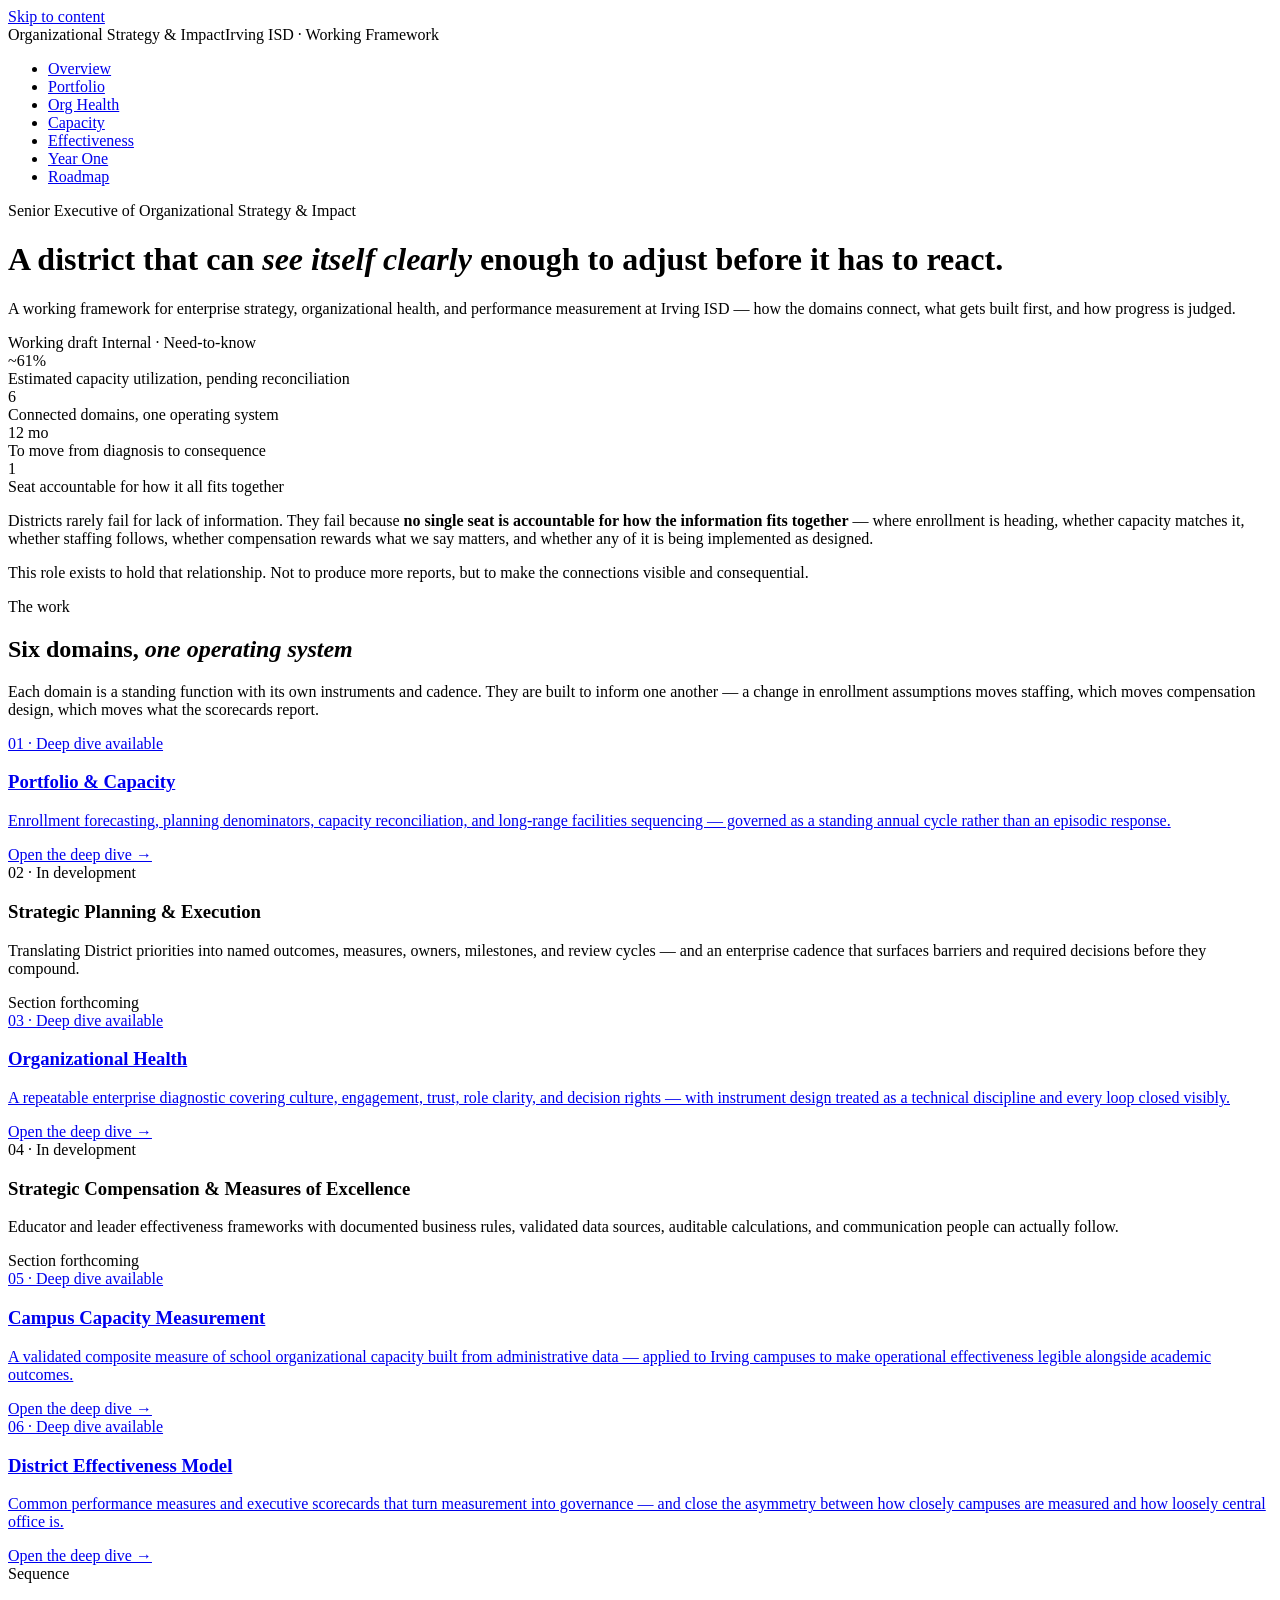
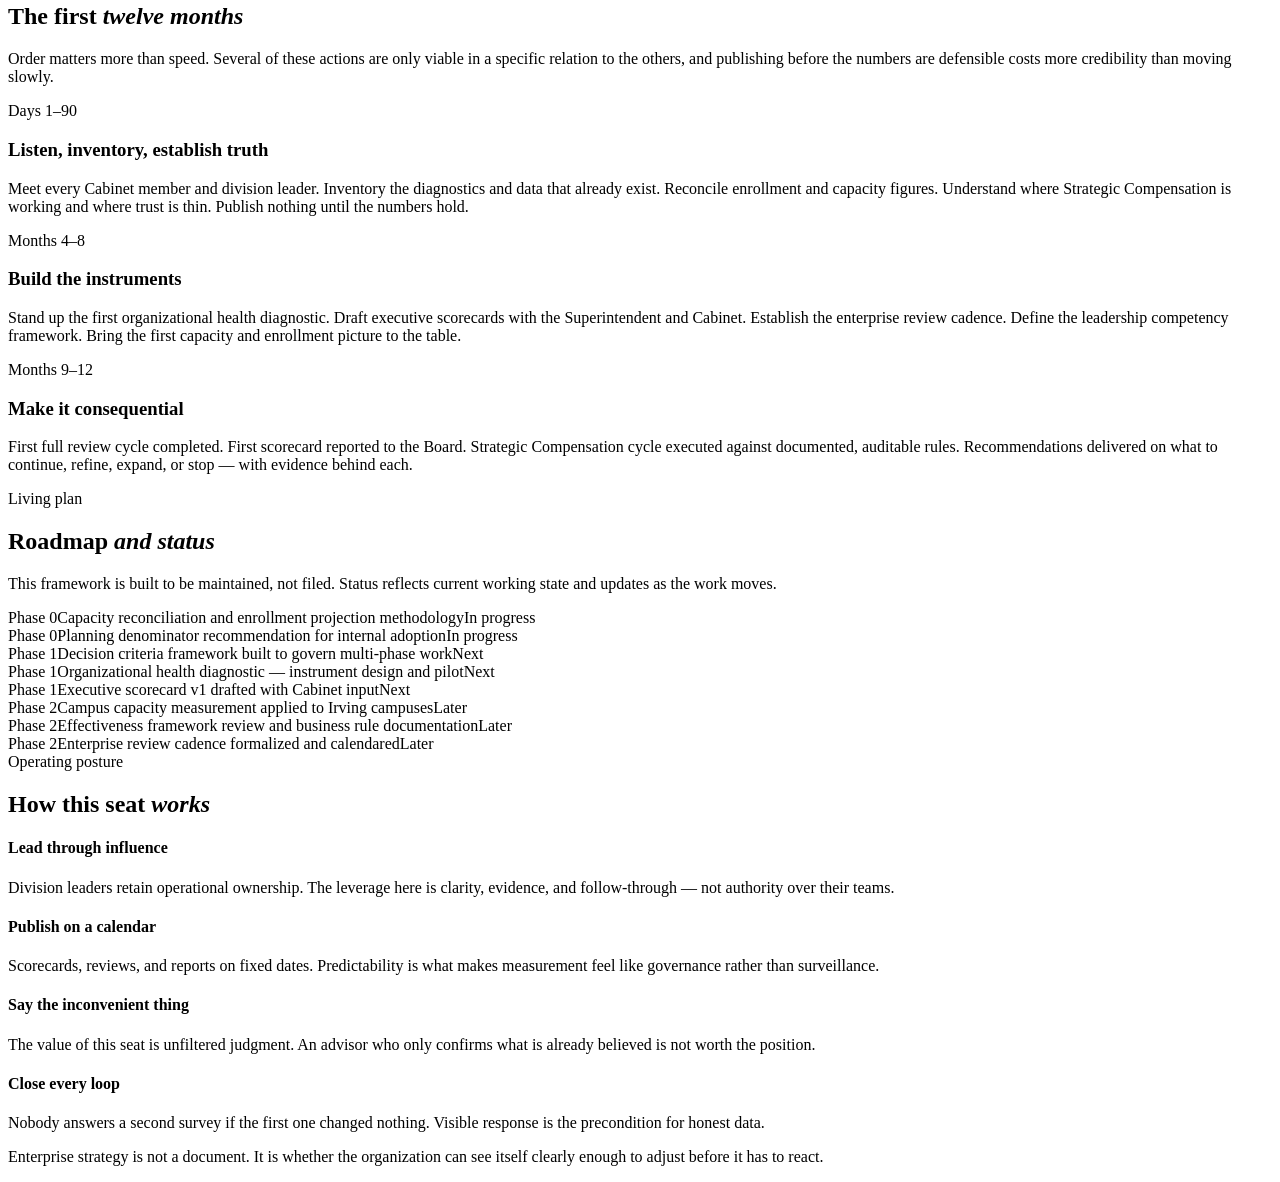
==== index.html @ 87213ceb "Add files via upload" ====
<!DOCTYPE html>
<html lang="en">
<head>
<meta charset="UTF-8">
<meta name="viewport" content="width=device-width, initial-scale=1.0">
<meta name="robots" content="noindex, nofollow, noarchive, nosnippet">
<meta name="referrer" content="no-referrer">
<title>Organizational Strategy &amp; Impact — Working Framework</title>
<link rel="preconnect" href="https://fonts.googleapis.com">
<link rel="preconnect" href="https://fonts.gstatic.com" crossorigin>
<link href="https://fonts.googleapis.com/css2?family=Roboto:wght@400;500;700&family=Roboto+Condensed:wght@400;700&family=Oswald:wght@400;500;600&display=swap" rel="stylesheet">
<link rel="stylesheet" href="assets/css/style.css">
</head>
<body>
<a class="skip" href="#main">Skip to content</a>

<nav class="nav">
  <div class="nav-in">
    <div class="nav-brand">Organizational Strategy &amp; Impact<span>Irving ISD · Working Framework</span></div>
    <ul class="nav-links">
      <li><a href="index.html" aria-current="page">Overview</a></li>
      <li><a href="portfolio-capacity.html">Portfolio</a></li>
      <li><a href="organizational-health.html">Org Health</a></li>
      <li><a href="capacity-measurement.html">Capacity</a></li>
      <li><a href="effectiveness-model.html">Effectiveness</a></li>
      <li><a href="#year-one">Year One</a></li>
      <li><a href="#roadmap">Roadmap</a></li>
    </ul>
  </div>
</nav>

<header class="hero">
  <div class="wrap hero-in">
    <div class="eyebrow">Senior Executive of Organizational Strategy &amp; Impact</div>
    <h1>A district that can <em>see itself clearly</em> enough to adjust before it has to react.</h1>
    <p class="hero-sub">A working framework for enterprise strategy, organizational health, and performance measurement at Irving ISD — how the domains connect, what gets built first, and how progress is judged.</p>
    <div class="hero-meta">
      <span class="pill solid">Working draft</span>
      <span class="pill">Internal · Need-to-know</span>
    </div>
  </div>
</header>

<section class="band">
  <div class="wrap band-grid">
    <div class="stat"><div class="stat-n">~61%</div><div class="stat-l">Estimated capacity utilization, pending reconciliation</div></div>
    <div class="stat"><div class="stat-n">6</div><div class="stat-l">Connected domains, one operating system</div></div>
    <div class="stat"><div class="stat-n">12 mo</div><div class="stat-l">To move from diagnosis to consequence</div></div>
    <div class="stat"><div class="stat-n">1</div><div class="stat-l">Seat accountable for how it all fits together</div></div>
  </div>
</section>

<main id="main">

<section class="sec">
  <div class="wrap">
    <div class="thesis">
      <p>Districts rarely fail for lack of information. They fail because <strong>no single seat is accountable for how the information fits together</strong> — where enrollment is heading, whether capacity matches it, whether staffing follows, whether compensation rewards what we say matters, and whether any of it is being implemented as designed.</p>
      <p class="punch">This role exists to hold that relationship. Not to produce more reports, but to make the connections visible and consequential.</p>
    </div>
  </div>
</section>

<section class="sec alt" id="domains">
  <div class="wrap">
    <div class="sec-head">
      <div class="sec-eyebrow">The work</div>
      <h2>Six domains, <em>one operating system</em></h2>
      <p class="sec-lede">Each domain is a standing function with its own instruments and cadence. They are built to inform one another — a change in enrollment assumptions moves staffing, which moves compensation design, which moves what the scorecards report.</p>
    </div>

    <div class="domains">

      <a class="domain d1" href="portfolio-capacity.html">
        <div class="domain-n">01 · Deep dive available</div>
        <h3>Portfolio &amp; Capacity</h3>
        <p>Enrollment forecasting, planning denominators, capacity reconciliation, and long-range facilities sequencing — governed as a standing annual cycle rather than an episodic response.</p>
        <span class="domain-go">Open the deep dive →</span>
      </a>

      <div class="domain d2">
        <div class="domain-n">02 · In development</div>
        <h3>Strategic Planning &amp; Execution</h3>
        <p>Translating District priorities into named outcomes, measures, owners, milestones, and review cycles — and an enterprise cadence that surfaces barriers and required decisions before they compound.</p>
        <span class="domain-soon">Section forthcoming</span>
      </div>

      <a class="domain d3" href="organizational-health.html">
        <div class="domain-n">03 · Deep dive available</div>
        <h3>Organizational Health</h3>
        <p>A repeatable enterprise diagnostic covering culture, engagement, trust, role clarity, and decision rights — with instrument design treated as a technical discipline and every loop closed visibly.</p>
        <span class="domain-go">Open the deep dive →</span>
      </a>

      <div class="domain d4">
        <div class="domain-n">04 · In development</div>
        <h3>Strategic Compensation &amp; Measures of Excellence</h3>
        <p>Educator and leader effectiveness frameworks with documented business rules, validated data sources, auditable calculations, and communication people can actually follow.</p>
        <span class="domain-soon">Section forthcoming</span>
      </div>

      <a class="domain d5" href="capacity-measurement.html">
        <div class="domain-n">05 · Deep dive available</div>
        <h3>Campus Capacity Measurement</h3>
        <p>A validated composite measure of school organizational capacity built from administrative data — applied to Irving campuses to make operational effectiveness legible alongside academic outcomes.</p>
        <span class="domain-go">Open the deep dive →</span>
      </a>

      <a class="domain d6" href="effectiveness-model.html">
        <div class="domain-n">06 · Deep dive available</div>
        <h3>District Effectiveness Model</h3>
        <p>Common performance measures and executive scorecards that turn measurement into governance — and close the asymmetry between how closely campuses are measured and how loosely central office is.</p>
        <span class="domain-go">Open the deep dive →</span>
      </a>

    </div>
  </div>
</section>

<section class="sec" id="year-one">
  <div class="wrap">
    <div class="sec-head">
      <div class="sec-eyebrow">Sequence</div>
      <h2>The first <em>twelve months</em></h2>
      <p class="sec-lede">Order matters more than speed. Several of these actions are only viable in a specific relation to the others, and publishing before the numbers are defensible costs more credibility than moving slowly.</p>
    </div>
    <div class="phases">
      <div class="phase p1">
        <div class="phase-tag">Days 1–90</div>
        <h3>Listen, inventory, establish truth</h3>
        <p>Meet every Cabinet member and division leader. Inventory the diagnostics and data that already exist. Reconcile enrollment and capacity figures. Understand where Strategic Compensation is working and where trust is thin. Publish nothing until the numbers hold.</p>
      </div>
      <div class="phase p2">
        <div class="phase-tag">Months 4–8</div>
        <h3>Build the instruments</h3>
        <p>Stand up the first organizational health diagnostic. Draft executive scorecards with the Superintendent and Cabinet. Establish the enterprise review cadence. Define the leadership competency framework. Bring the first capacity and enrollment picture to the table.</p>
      </div>
      <div class="phase p3">
        <div class="phase-tag">Months 9–12</div>
        <h3>Make it consequential</h3>
        <p>First full review cycle completed. First scorecard reported to the Board. Strategic Compensation cycle executed against documented, auditable rules. Recommendations delivered on what to continue, refine, expand, or stop — with evidence behind each.</p>
      </div>
    </div>
  </div>
</section>

<section class="sec alt" id="roadmap">
  <div class="wrap">
    <div class="sec-head">
      <div class="sec-eyebrow">Living plan</div>
      <h2>Roadmap <em>and status</em></h2>
      <p class="sec-lede">This framework is built to be maintained, not filed. Status reflects current working state and updates as the work moves.</p>
    </div>
    <div class="track">
      <div class="track-row"><span class="track-ph">Phase 0</span><span class="track-t">Capacity reconciliation and enrollment projection methodology</span><span class="status now">In progress</span></div>
      <div class="track-row"><span class="track-ph">Phase 0</span><span class="track-t">Planning denominator recommendation for internal adoption</span><span class="status now">In progress</span></div>
      <div class="track-row"><span class="track-ph">Phase 1</span><span class="track-t">Decision criteria framework built to govern multi-phase work</span><span class="status next">Next</span></div>
      <div class="track-row"><span class="track-ph">Phase 1</span><span class="track-t">Organizational health diagnostic — instrument design and pilot</span><span class="status next">Next</span></div>
      <div class="track-row"><span class="track-ph">Phase 1</span><span class="track-t">Executive scorecard v1 drafted with Cabinet input</span><span class="status next">Next</span></div>
      <div class="track-row"><span class="track-ph">Phase 2</span><span class="track-t">Campus capacity measurement applied to Irving campuses</span><span class="status later">Later</span></div>
      <div class="track-row"><span class="track-ph">Phase 2</span><span class="track-t">Effectiveness framework review and business rule documentation</span><span class="status later">Later</span></div>
      <div class="track-row"><span class="track-ph">Phase 2</span><span class="track-t">Enterprise review cadence formalized and calendared</span><span class="status later">Later</span></div>
    </div>
  </div>
</section>

<section class="sec">
  <div class="wrap">
    <div class="sec-head">
      <div class="sec-eyebrow">Operating posture</div>
      <h2>How this seat <em>works</em></h2>
    </div>
    <div class="principles">
      <div class="principle"><h4>Lead through influence</h4><p>Division leaders retain operational ownership. The leverage here is clarity, evidence, and follow-through — not authority over their teams.</p></div>
      <div class="principle"><h4>Publish on a calendar</h4><p>Scorecards, reviews, and reports on fixed dates. Predictability is what makes measurement feel like governance rather than surveillance.</p></div>
      <div class="principle"><h4>Say the inconvenient thing</h4><p>The value of this seat is unfiltered judgment. An advisor who only confirms what is already believed is not worth the position.</p></div>
      <div class="principle"><h4>Close every loop</h4><p>Nobody answers a second survey if the first one changed nothing. Visible response is the precondition for honest data.</p></div>
    </div>
  </div>
</section>

</main>

<footer class="foot">
  <div class="wrap">
    <p class="foot-note foot-close">Enterprise strategy is not a document. It is whether the organization can see itself clearly enough to adjust before it has to react.</p>
  </div>
</footer>

</body>
</html>
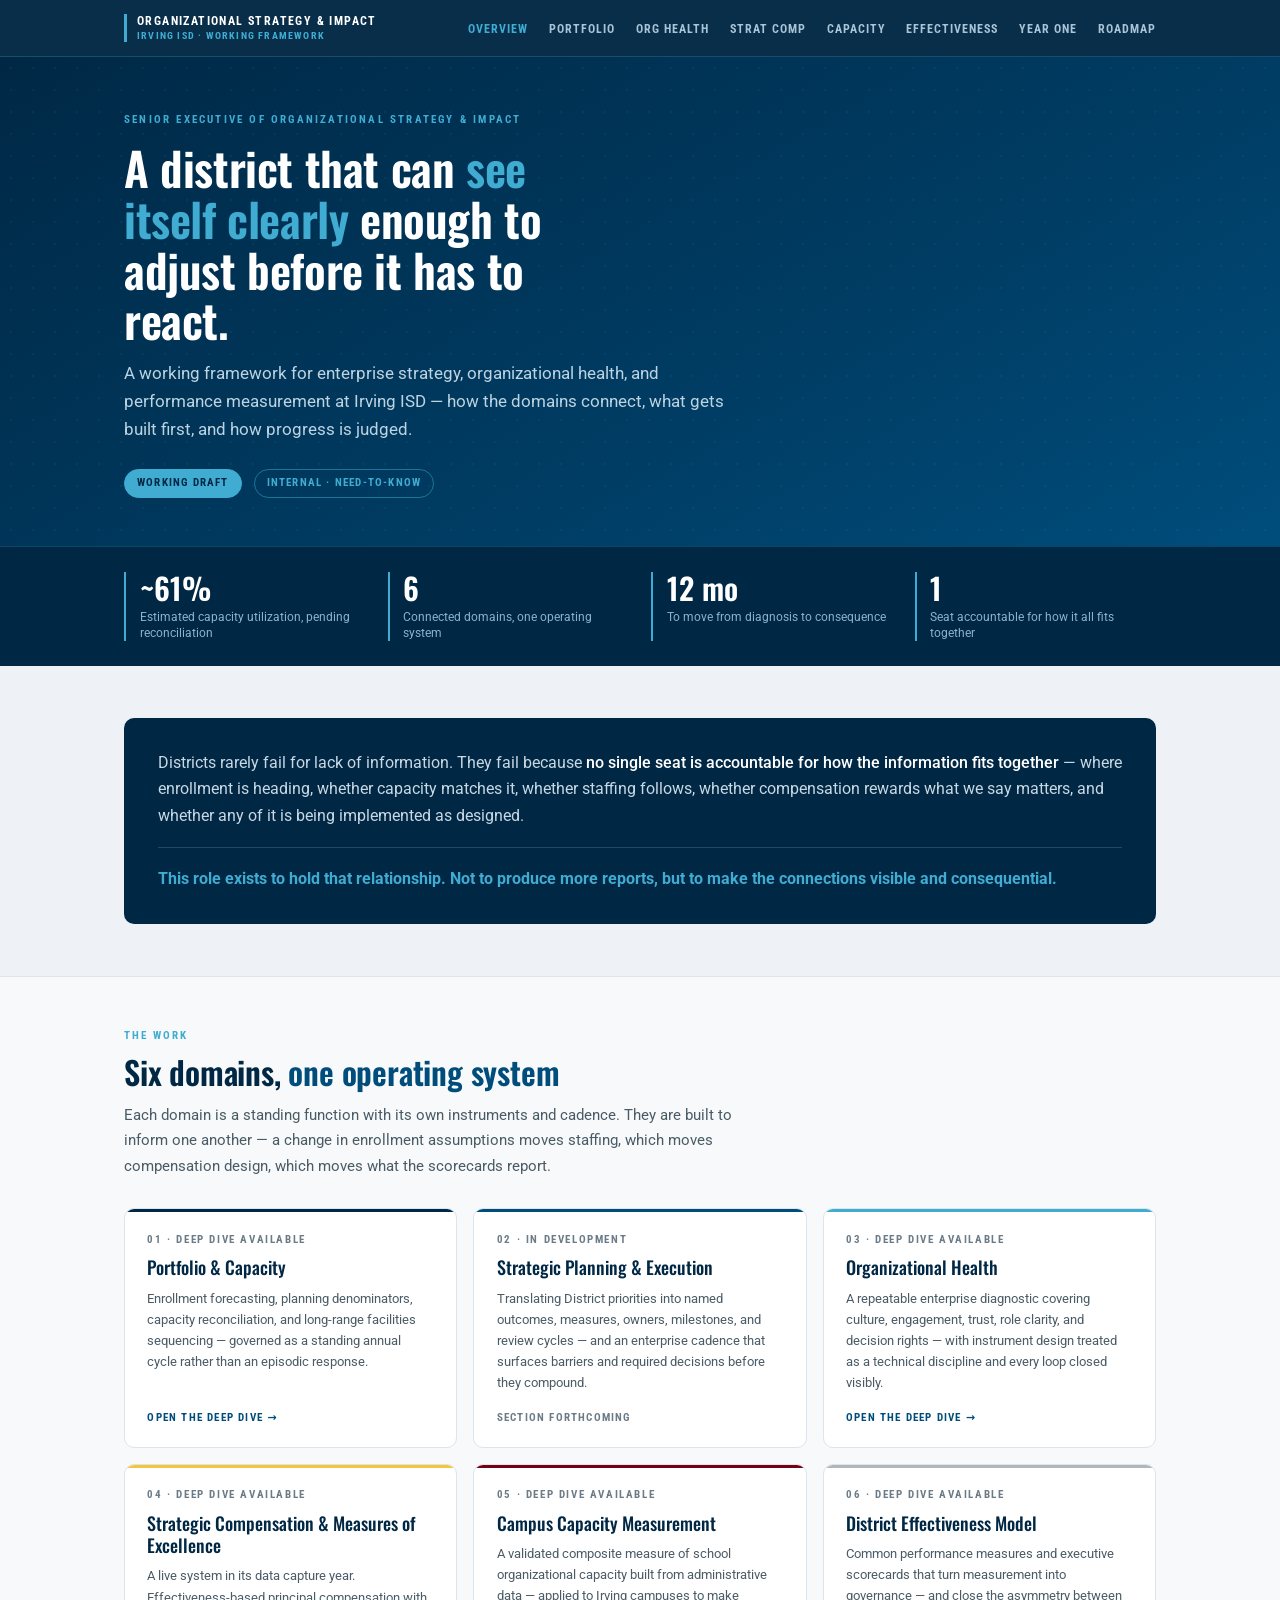
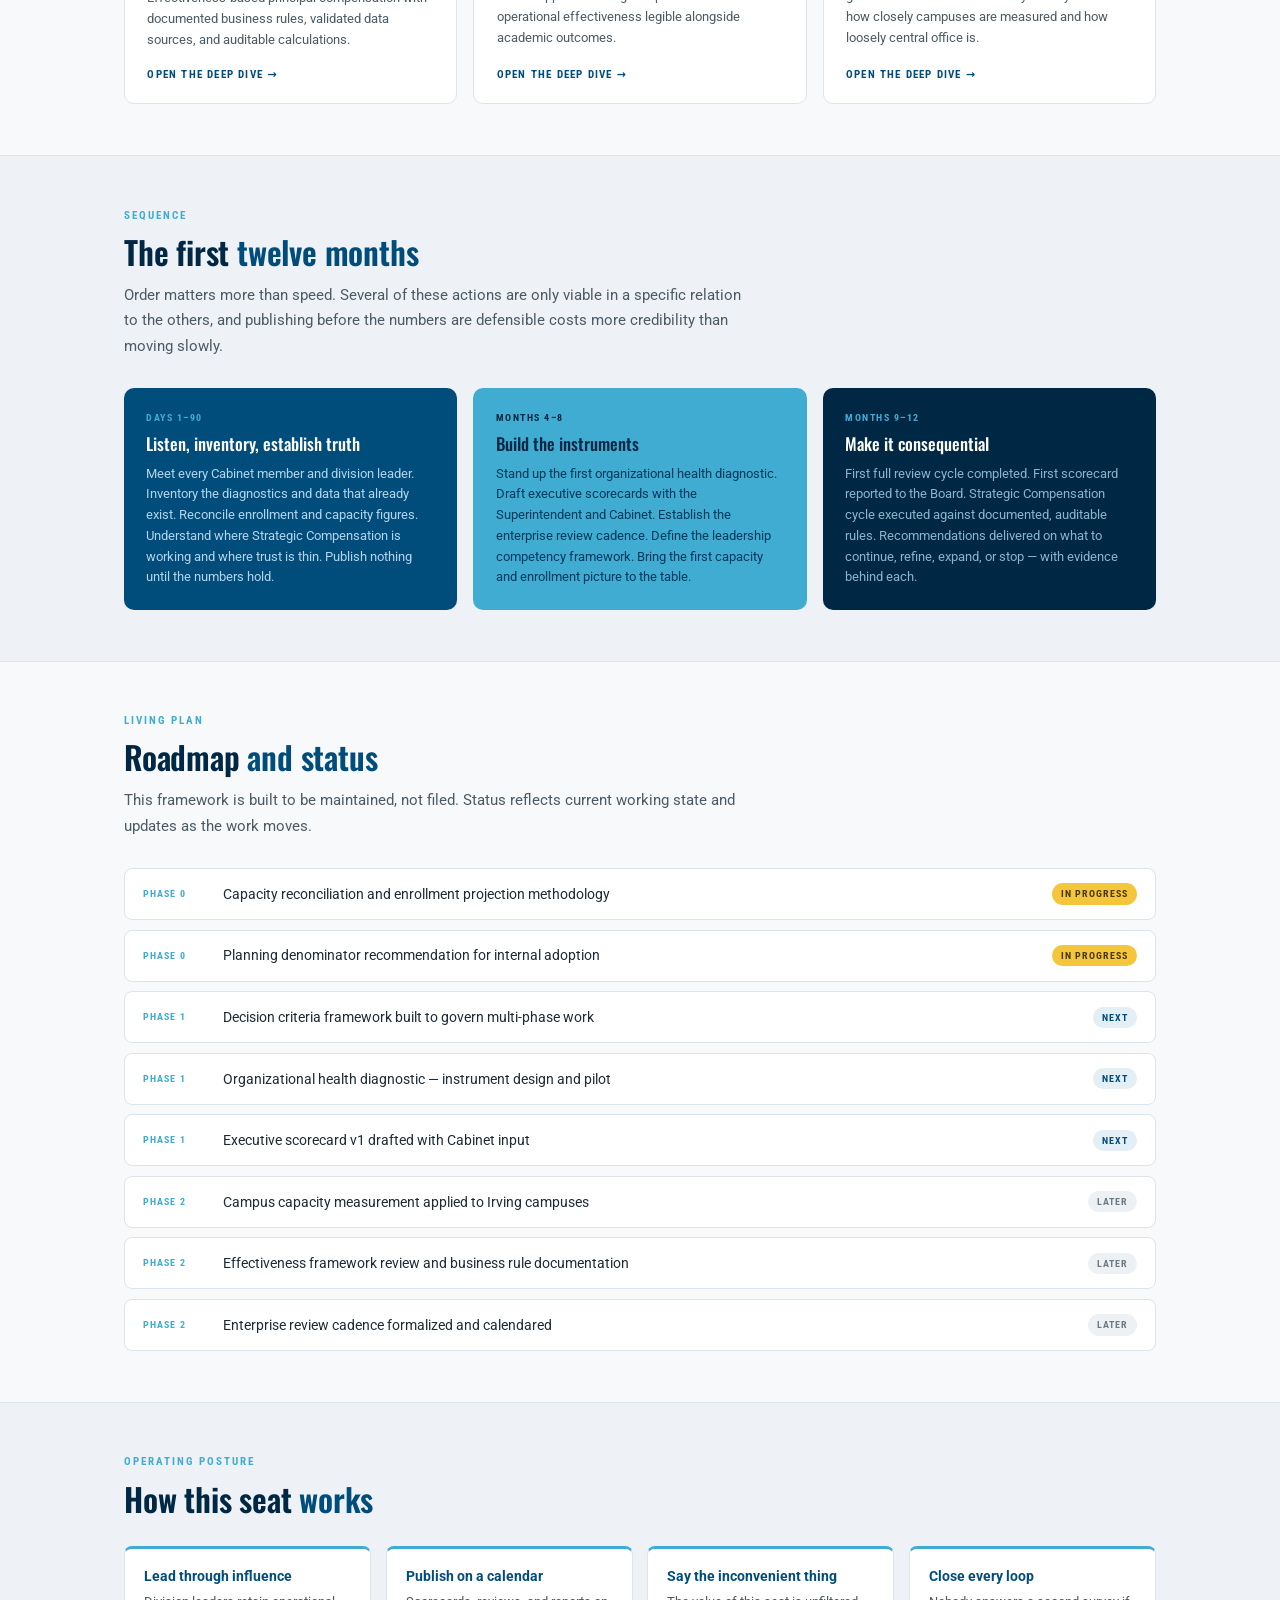
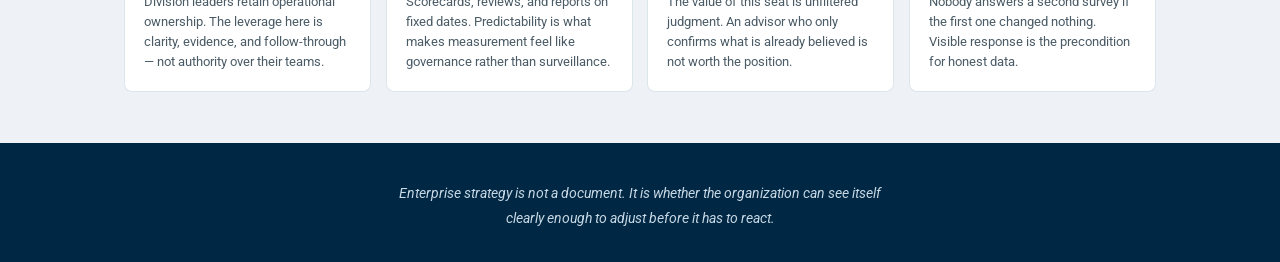
==== commit ebfc41ea: "Add files via upload" ====
--- a/index.html
+++ b/index.html
@@ -21,6 +21,7 @@
       <li><a href="index.html" aria-current="page">Overview</a></li>
       <li><a href="portfolio-capacity.html">Portfolio</a></li>
       <li><a href="organizational-health.html">Org Health</a></li>
+      <li><a href="strategic-compensation.html">Strat Comp</a></li>
       <li><a href="capacity-measurement.html">Capacity</a></li>
       <li><a href="effectiveness-model.html">Effectiveness</a></li>
       <li><a href="#year-one">Year One</a></li>
@@ -92,12 +93,12 @@
         <span class="domain-go">Open the deep dive →</span>
       </a>
 
-      <div class="domain d4">
-        <div class="domain-n">04 · In development</div>
+      <a class="domain d4" href="strategic-compensation.html">
+        <div class="domain-n">04 · Deep dive available</div>
         <h3>Strategic Compensation &amp; Measures of Excellence</h3>
-        <p>Educator and leader effectiveness frameworks with documented business rules, validated data sources, auditable calculations, and communication people can actually follow.</p>
-        <span class="domain-soon">Section forthcoming</span>
-      </div>
+        <p>A live system in its data capture year. Effectiveness-based principal compensation with documented business rules, validated data sources, and auditable calculations.</p>
+        <span class="domain-go">Open the deep dive →</span>
+      </a>
 
       <a class="domain d5" href="capacity-measurement.html">
         <div class="domain-n">05 · Deep dive available</div>
--- a/assets/css/style.css
+++ b/assets/css/style.css
@@ -0,0 +1,209 @@
+/* ============================================================
+   Organizational Strategy & Impact — Irving ISD
+   Design system. Irving ISD brand palette.
+   ============================================================ */
+
+:root{
+  --navy:#004d7c;
+  --navy-deep:#002845;
+  --blue:#40acd2;
+  --gold:#f3c63c;
+  --crimson:#76001a;
+  --red:#de1f34;
+  --gray:#b3b5b8;
+
+  --ink:#1c2b36;
+  --ink-soft:#4a5b66;
+  --ink-mute:#6b7c88;
+  --line:#dce4ec;
+  --bg:#eef2f6;
+  --panel:#f7f9fb;
+  --white:#fff;
+
+  --sans:'Roboto',system-ui,-apple-system,sans-serif;
+  --cond:'Roboto Condensed',var(--sans);
+  --disp:'Oswald',var(--cond);
+
+  --wrap:1080px;
+  --r:10px;
+  --shadow:0 1px 2px rgba(0,40,69,.05),0 8px 24px rgba(0,40,69,.06);
+}
+
+*,*::before,*::after{box-sizing:border-box;margin:0;padding:0}
+html{-webkit-text-size-adjust:100%;scroll-behavior:smooth;scroll-padding-top:76px}
+body{background:var(--bg);font-family:var(--sans);color:var(--ink);line-height:1.6;-webkit-font-smoothing:antialiased}
+a{color:var(--navy);text-decoration:none}
+img{max-width:100%;display:block}
+
+.wrap{max-width:var(--wrap);margin:0 auto;padding:0 1.5rem}
+.skip{position:absolute;left:-9999px}
+.skip:focus{left:1rem;top:1rem;z-index:200;background:var(--navy);color:#fff;padding:.6rem 1rem;border-radius:6px}
+
+/* ---------- NAV ---------- */
+.nav{position:sticky;top:0;z-index:100;background:rgba(0,40,69,.97);backdrop-filter:blur(8px);border-bottom:1px solid rgba(64,172,210,.25)}
+.nav-in{max-width:var(--wrap);margin:0 auto;padding:.85rem 1.5rem;display:flex;align-items:center;justify-content:space-between;gap:1rem}
+.nav-brand{font-family:var(--cond);font-size:12px;font-weight:700;letter-spacing:1.4px;text-transform:uppercase;color:#fff;border-left:3px solid var(--blue);padding-left:10px;line-height:1.3}
+.nav-brand span{display:block;color:var(--blue);font-size:10px;letter-spacing:1.2px}
+.nav-links{display:flex;gap:1.3rem;list-style:none;flex-wrap:wrap}
+.nav-links a{font-family:var(--cond);font-size:11.5px;font-weight:700;letter-spacing:1px;text-transform:uppercase;color:#a8c4d6;transition:color .18s}
+.nav-links a:hover,.nav-links a[aria-current="page"]{color:var(--blue)}
+
+/* ---------- HERO ---------- */
+.hero{background:linear-gradient(150deg,#002845 0%,#003c63 60%,#004d7c 100%);color:#fff;padding:3.4rem 0 3rem;position:relative;overflow:hidden}
+.hero::after{content:"";position:absolute;inset:0;background-image:radial-gradient(rgba(64,172,210,.16) 1px,transparent 1px);background-size:22px 22px;opacity:.5;pointer-events:none}
+.hero-in{position:relative;z-index:1}
+.eyebrow{font-family:var(--cond);font-size:11px;font-weight:700;letter-spacing:2.2px;text-transform:uppercase;color:var(--blue);margin-bottom:.85rem}
+.hero h1{font-family:var(--disp);font-weight:600;font-size:clamp(28px,5.4vw,46px);line-height:1.1;letter-spacing:-.4px;margin-bottom:.9rem;max-width:20ch}
+.hero h1 em{font-style:normal;color:var(--blue)}
+.hero-sub{font-size:clamp(14.5px,2vw,17px);color:#bcd3e2;max-width:62ch;line-height:1.65}
+.hero-meta{margin-top:1.6rem;display:flex;flex-wrap:wrap;gap:.5rem .75rem}
+.pill{display:inline-block;font-family:var(--cond);font-size:10.5px;font-weight:700;letter-spacing:1.2px;text-transform:uppercase;padding:5px 12px;border-radius:20px;border:1px solid rgba(64,172,210,.5);color:var(--blue)}
+.pill.solid{background:var(--blue);color:var(--navy-deep);border-color:var(--blue)}
+.pill.gold{background:var(--gold);color:#4a3704;border-color:var(--gold)}
+
+/* ---------- STAT BAND ---------- */
+.band{background:var(--navy-deep);border-top:1px solid rgba(64,172,210,.22);padding:1.6rem 0}
+.band-grid{display:grid;grid-template-columns:repeat(auto-fit,minmax(160px,1fr));gap:1.4rem}
+.stat{border-left:2px solid var(--blue);padding-left:.85rem}
+.stat-n{font-family:var(--disp);font-weight:600;font-size:clamp(22px,3.6vw,30px);color:#fff;line-height:1.05}
+.stat-l{font-size:11.5px;color:#8ab4cc;line-height:1.4;margin-top:.3rem}
+
+/* ---------- SECTIONS ---------- */
+.sec{padding:3.2rem 0}
+.sec.alt{background:var(--panel);border-top:1px solid var(--line);border-bottom:1px solid var(--line)}
+.sec-head{margin-bottom:1.8rem;max-width:70ch}
+.sec-eyebrow{font-family:var(--cond);font-size:10.5px;font-weight:700;letter-spacing:2px;text-transform:uppercase;color:var(--blue);margin-bottom:.6rem}
+.sec h2{font-family:var(--disp);font-weight:600;font-size:clamp(22px,3.4vw,32px);line-height:1.15;color:var(--navy-deep);letter-spacing:-.2px}
+.sec h2 em{font-style:normal;color:var(--navy)}
+.sec-lede{margin-top:.75rem;font-size:15px;color:var(--ink-soft);line-height:1.7}
+
+/* ---------- DOMAIN CARDS ---------- */
+.domains{display:grid;grid-template-columns:repeat(auto-fit,minmax(290px,1fr));gap:1rem}
+.domain{background:var(--white);border:1px solid var(--line);border-radius:var(--r);padding:1.4rem 1.4rem 1.25rem;display:flex;flex-direction:column;transition:transform .18s,box-shadow .18s,border-color .18s;position:relative;overflow:hidden}
+.domain::before{content:"";position:absolute;top:0;left:0;right:0;height:3px;background:var(--blue)}
+.domain:hover{transform:translateY(-3px);box-shadow:var(--shadow);border-color:var(--blue)}
+.domain.d1::before{background:var(--navy-deep)}
+.domain.d2::before{background:var(--navy)}
+.domain.d3::before{background:var(--blue)}
+.domain.d4::before{background:var(--gold)}
+.domain.d5::before{background:var(--crimson)}
+.domain.d6::before{background:var(--gray)}
+.domain-n{font-family:var(--cond);font-size:10.5px;font-weight:700;letter-spacing:1.6px;text-transform:uppercase;color:var(--ink-mute);margin-bottom:.5rem}
+.domain h3{font-family:var(--disp);font-weight:500;font-size:18px;line-height:1.25;color:var(--navy-deep);margin-bottom:.55rem}
+.domain p{font-size:13px;color:var(--ink-soft);line-height:1.62;flex:1}
+.domain-go{margin-top:1rem;font-family:var(--cond);font-size:11px;font-weight:700;letter-spacing:1.2px;text-transform:uppercase;color:var(--navy);display:inline-flex;align-items:center;gap:.4rem}
+.domain:hover .domain-go{color:var(--blue)}
+.domain-soon{margin-top:1rem;font-family:var(--cond);font-size:10.5px;font-weight:700;letter-spacing:1.2px;text-transform:uppercase;color:var(--ink-mute)}
+
+/* ---------- THESIS ---------- */
+.thesis{background:var(--navy-deep);border-radius:var(--r);padding:2rem 2.1rem;color:#c8d8e4}
+.thesis p{font-size:15.5px;line-height:1.72}
+.thesis strong{color:#fff;font-weight:500}
+.thesis .punch{margin-top:1.1rem;padding-top:1.1rem;border-top:1px solid #1b4a6b;color:var(--blue);font-weight:700;font-size:15.5px}
+
+/* ---------- PHASES ---------- */
+.phases{display:grid;grid-template-columns:repeat(auto-fit,minmax(250px,1fr));gap:1rem}
+.phase{border-radius:var(--r);padding:1.35rem 1.4rem;position:relative}
+.phase.p1{background:var(--navy)}
+.phase.p2{background:var(--blue)}
+.phase.p3{background:var(--navy-deep)}
+.phase-tag{font-family:var(--cond);font-size:10px;font-weight:700;letter-spacing:1.5px;text-transform:uppercase;margin-bottom:.45rem}
+.p1 .phase-tag,.p3 .phase-tag{color:var(--blue)}
+.p2 .phase-tag{color:var(--navy-deep)}
+.phase h3{font-family:var(--disp);font-weight:500;font-size:17px;margin-bottom:.6rem;line-height:1.25}
+.p1 h3,.p3 h3{color:#fff}
+.p2 h3{color:var(--navy-deep)}
+.phase p{font-size:12.8px;line-height:1.62}
+.p1 p{color:#b3d4ea}.p3 p{color:#8ab4cc}.p2 p{color:#013a5c}
+
+/* ---------- PRINCIPLES ---------- */
+.principles{display:grid;grid-template-columns:repeat(auto-fit,minmax(215px,1fr));gap:.9rem}
+.principle{background:var(--white);border:1px solid var(--line);border-top:3px solid var(--blue);border-radius:8px;padding:1.15rem 1.2rem}
+.principle h4{font-size:13.5px;font-weight:700;color:var(--navy);margin-bottom:.45rem;line-height:1.3}
+.principle p{font-size:12.5px;color:var(--ink-soft);line-height:1.6}
+
+/* ---------- PROSE (deep dives) ---------- */
+.prose{max-width:70ch}
+.prose p{font-size:15.5px;line-height:1.78;color:var(--ink);margin-bottom:1.15rem}
+.prose p.lede{font-size:17px;color:var(--ink-soft);line-height:1.72}
+.prose h3{font-family:var(--disp);font-weight:600;font-size:21px;color:var(--navy-deep);margin:2.2rem 0 .85rem;line-height:1.25}
+.prose h4{font-size:14px;font-weight:700;color:var(--navy);margin:1.6rem 0 .6rem;letter-spacing:.2px}
+.prose ul{margin:0 0 1.15rem 1.1rem}
+.prose li{font-size:15px;line-height:1.72;margin-bottom:.5rem;padding-left:.25rem}
+.prose li::marker{color:var(--blue)}
+.prose strong{color:var(--navy-deep);font-weight:700}
+
+.callout{background:var(--white);border-left:4px solid var(--blue);border-radius:0 8px 8px 0;padding:1.15rem 1.35rem;margin:1.6rem 0;box-shadow:var(--shadow)}
+.callout .k{font-family:var(--cond);font-size:10px;font-weight:700;letter-spacing:1.6px;text-transform:uppercase;color:var(--blue);margin-bottom:.5rem}
+.callout p{font-size:14.5px;line-height:1.68;color:var(--ink);margin:0}
+.callout.gold{border-left-color:var(--gold)}
+.callout.gold .k{color:#b8860b}
+
+/* ---------- TOC ---------- */
+.toc{background:var(--panel);border:1px solid var(--line);border-radius:var(--r);padding:1.2rem 1.35rem;margin-bottom:2rem}
+.toc-k{font-family:var(--cond);font-size:10px;font-weight:700;letter-spacing:1.6px;text-transform:uppercase;color:var(--blue);margin-bottom:.7rem}
+.toc ol{list-style:none;counter-reset:t;display:grid;grid-template-columns:repeat(auto-fit,minmax(210px,1fr));gap:.4rem .9rem}
+.toc li{counter-increment:t;font-size:13px}
+.toc li a{color:var(--ink-soft);display:flex;gap:.5rem;padding:.2rem 0;transition:color .15s}
+.toc li a::before{content:counter(t,upper-roman);font-family:var(--cond);font-weight:700;color:var(--blue);font-size:11px;min-width:1.6rem;padding-top:.1rem}
+.toc li a:hover{color:var(--navy)}
+
+/* ---------- CAPACITY VIZ ---------- */
+.viz{background:var(--white);border:1px solid var(--line);border-radius:var(--r);padding:1.5rem;margin:1.8rem 0;box-shadow:var(--shadow)}
+.viz-head{display:flex;flex-wrap:wrap;justify-content:space-between;align-items:baseline;gap:.6rem;margin-bottom:1rem}
+.viz-title{font-family:var(--cond);font-size:11px;font-weight:700;letter-spacing:1.6px;text-transform:uppercase;color:var(--navy)}
+.viz-note{font-size:11.5px;color:var(--ink-mute)}
+.dots{display:grid;grid-template-columns:repeat(44,1fr);gap:2px}
+.dot{aspect-ratio:1;border-radius:1px;background:var(--navy)}
+.dot.empty{background:transparent;box-shadow:inset 0 0 0 1px var(--gray)}
+.dot.gold{background:var(--gold)}
+.legend{display:flex;flex-wrap:wrap;gap:1.1rem;margin-top:1rem;font-size:11.5px;color:var(--ink-soft)}
+.legend span{display:flex;align-items:center;gap:.4rem}
+.key{width:10px;height:10px;border-radius:1px;background:var(--navy);flex:none}
+.key.empty{background:transparent;box-shadow:inset 0 0 0 1px var(--gray)}
+.key.gold{background:var(--gold)}
+
+/* ---------- LEVERS ---------- */
+.levers{display:grid;gap:.85rem;margin:1.6rem 0}
+.lever{background:var(--white);border:1px solid var(--line);border-radius:8px;padding:1.2rem 1.3rem;border-left:4px solid var(--navy)}
+.lever.l2{border-left-color:var(--blue)}
+.lever.l3{border-left-color:var(--gold)}
+.lever.l4{border-left-color:var(--crimson)}
+.lever-top{display:flex;flex-wrap:wrap;align-items:baseline;gap:.7rem;margin-bottom:.5rem}
+.lever h4{font-family:var(--disp);font-weight:500;font-size:17px;color:var(--navy-deep);margin:0}
+.lever-tag{font-family:var(--cond);font-size:10px;font-weight:700;letter-spacing:1px;text-transform:uppercase;color:var(--ink-mute)}
+.lever p{font-size:14px;line-height:1.7;color:var(--ink-soft);margin:0}
+
+/* ---------- STATUS / ROADMAP ---------- */
+.track{display:grid;gap:.6rem}
+.track-row{background:var(--white);border:1px solid var(--line);border-radius:8px;padding:.9rem 1.1rem;display:grid;grid-template-columns:auto 1fr auto;gap:1rem;align-items:center}
+.track-ph{font-family:var(--cond);font-size:10px;font-weight:700;letter-spacing:1.2px;text-transform:uppercase;color:var(--blue);min-width:64px}
+.track-t{font-size:13.5px;color:var(--ink);line-height:1.5}
+.status{font-family:var(--cond);font-size:9.5px;font-weight:700;letter-spacing:1px;text-transform:uppercase;padding:3px 9px;border-radius:20px;white-space:nowrap}
+.status.now{background:var(--gold);color:#4a3704}
+.status.next{background:#e3eef5;color:var(--navy)}
+.status.later{background:#eef1f3;color:var(--ink-mute)}
+
+/* ---------- FOOTER ---------- */
+.foot{background:var(--navy-deep);color:#8ab4cc;padding:2.4rem 0 2rem;margin-top:0}
+.foot-in{display:flex;flex-wrap:wrap;gap:1.5rem;justify-content:space-between;align-items:flex-start}
+.foot-note{font-size:13px;font-style:italic;color:#c8d8e4;max-width:52ch;line-height:1.7}
+.foot-sig{font-family:var(--cond);font-size:12px;font-weight:700;letter-spacing:1.2px;text-transform:uppercase;color:var(--blue)}
+.foot-conf{margin-top:1.6rem;padding-top:1.2rem;border-top:1px solid #1b4a6b;font-size:11px;color:#5d8199;letter-spacing:.3px}
+.foot-close{max-width:64ch;margin:0 auto;text-align:center;font-size:14px;line-height:1.75}
+
+.backlink{display:inline-flex;align-items:center;gap:.45rem;font-family:var(--cond);font-size:11px;font-weight:700;letter-spacing:1.2px;text-transform:uppercase;color:var(--blue);margin-bottom:1.2rem}
+
+@media(max-width:720px){
+  .nav-in{flex-direction:column;align-items:flex-start;gap:.7rem}
+  .nav-links{gap:.9rem}
+  .sec{padding:2.4rem 0}
+  .dots{grid-template-columns:repeat(22,1fr)}
+  .track-row{grid-template-columns:1fr;gap:.5rem}
+  .thesis{padding:1.5rem 1.35rem}
+}
+@media print{
+  body{background:#fff}
+  .nav,.foot-conf{display:none}
+  .hero{background:var(--navy-deep)}
+}
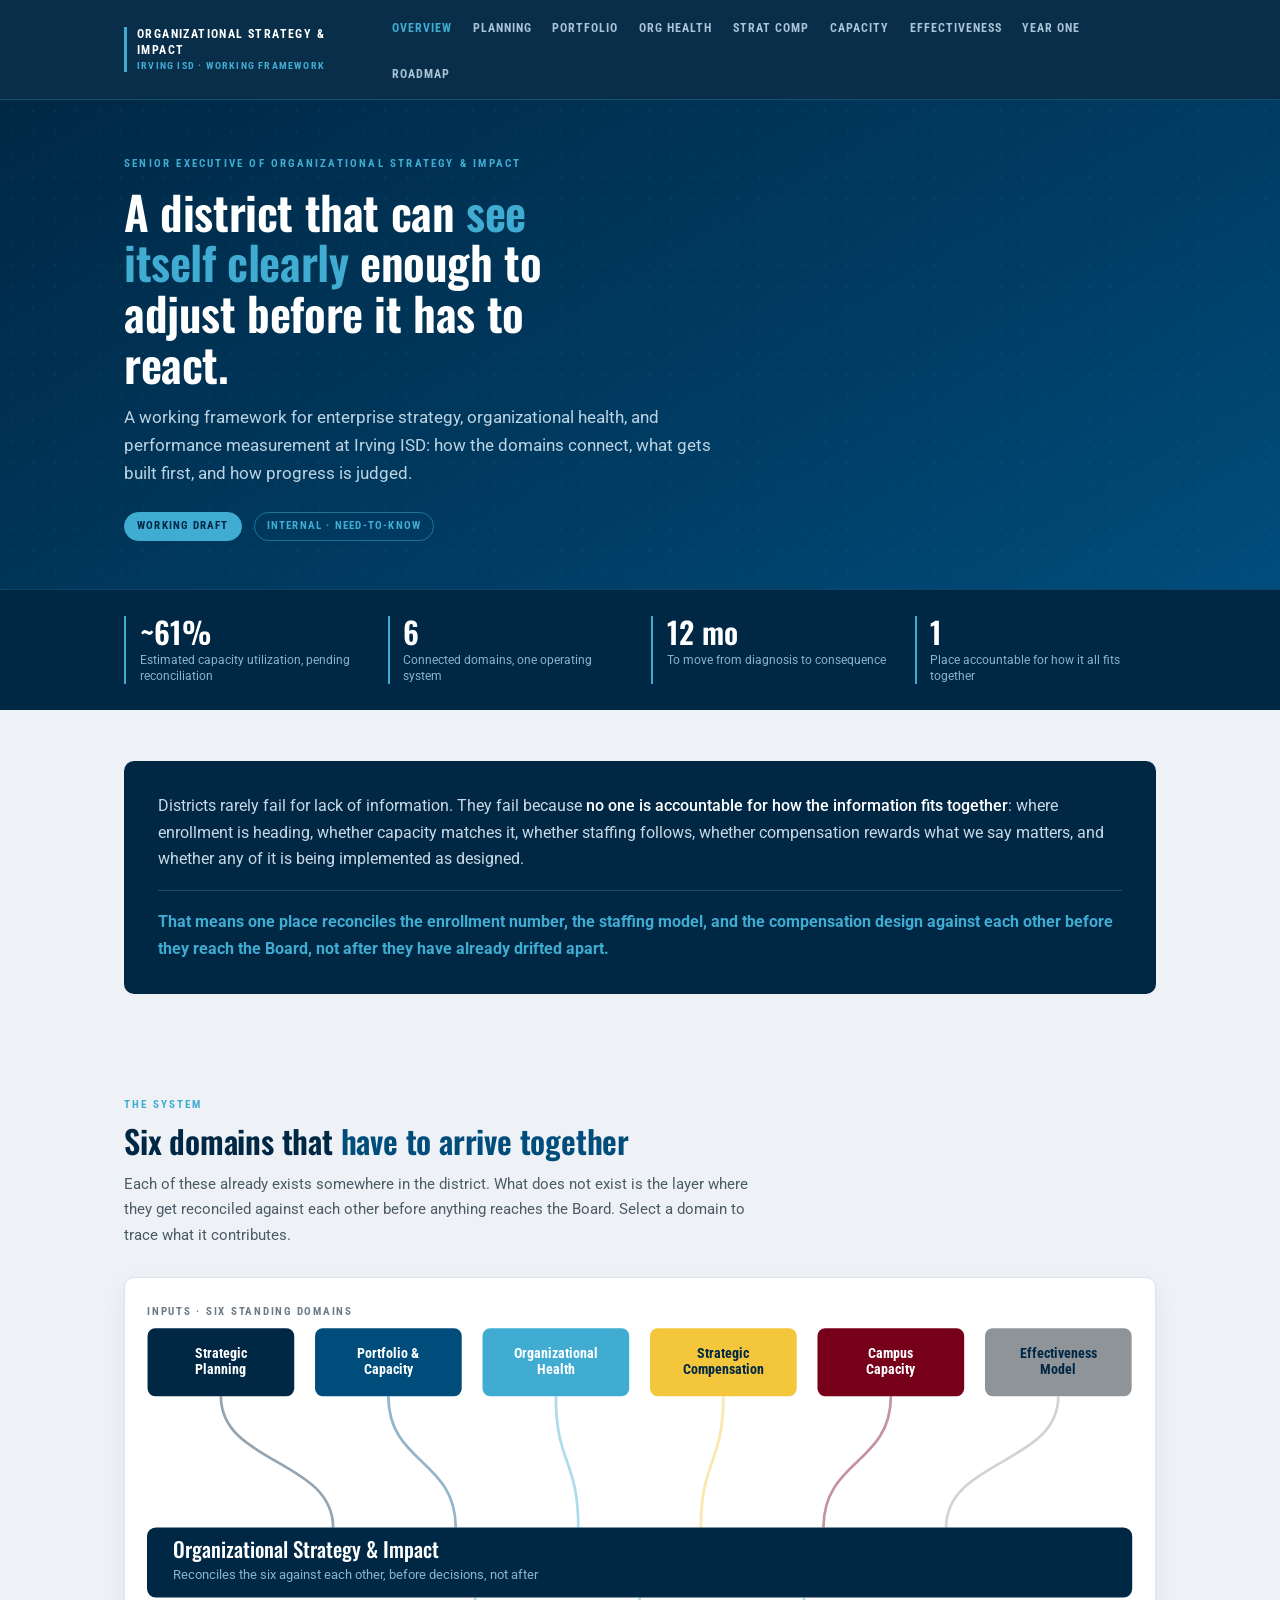
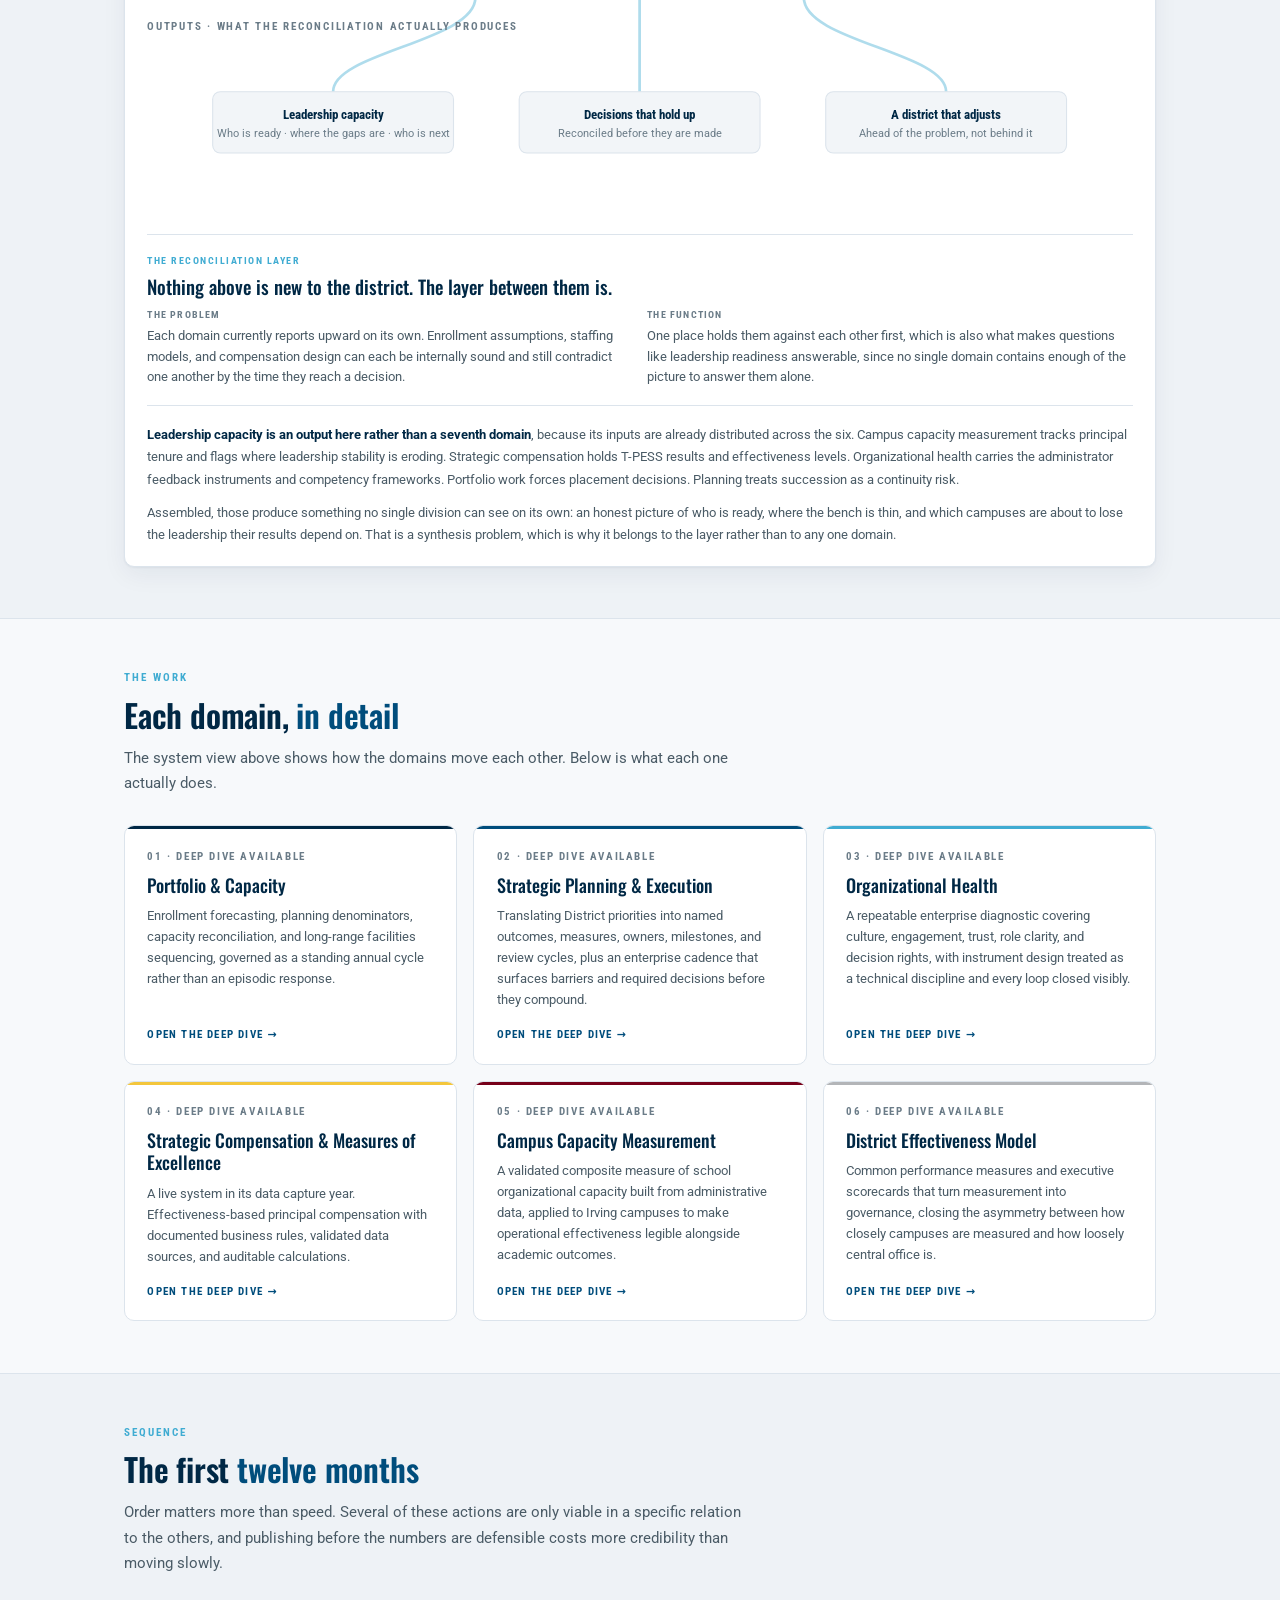
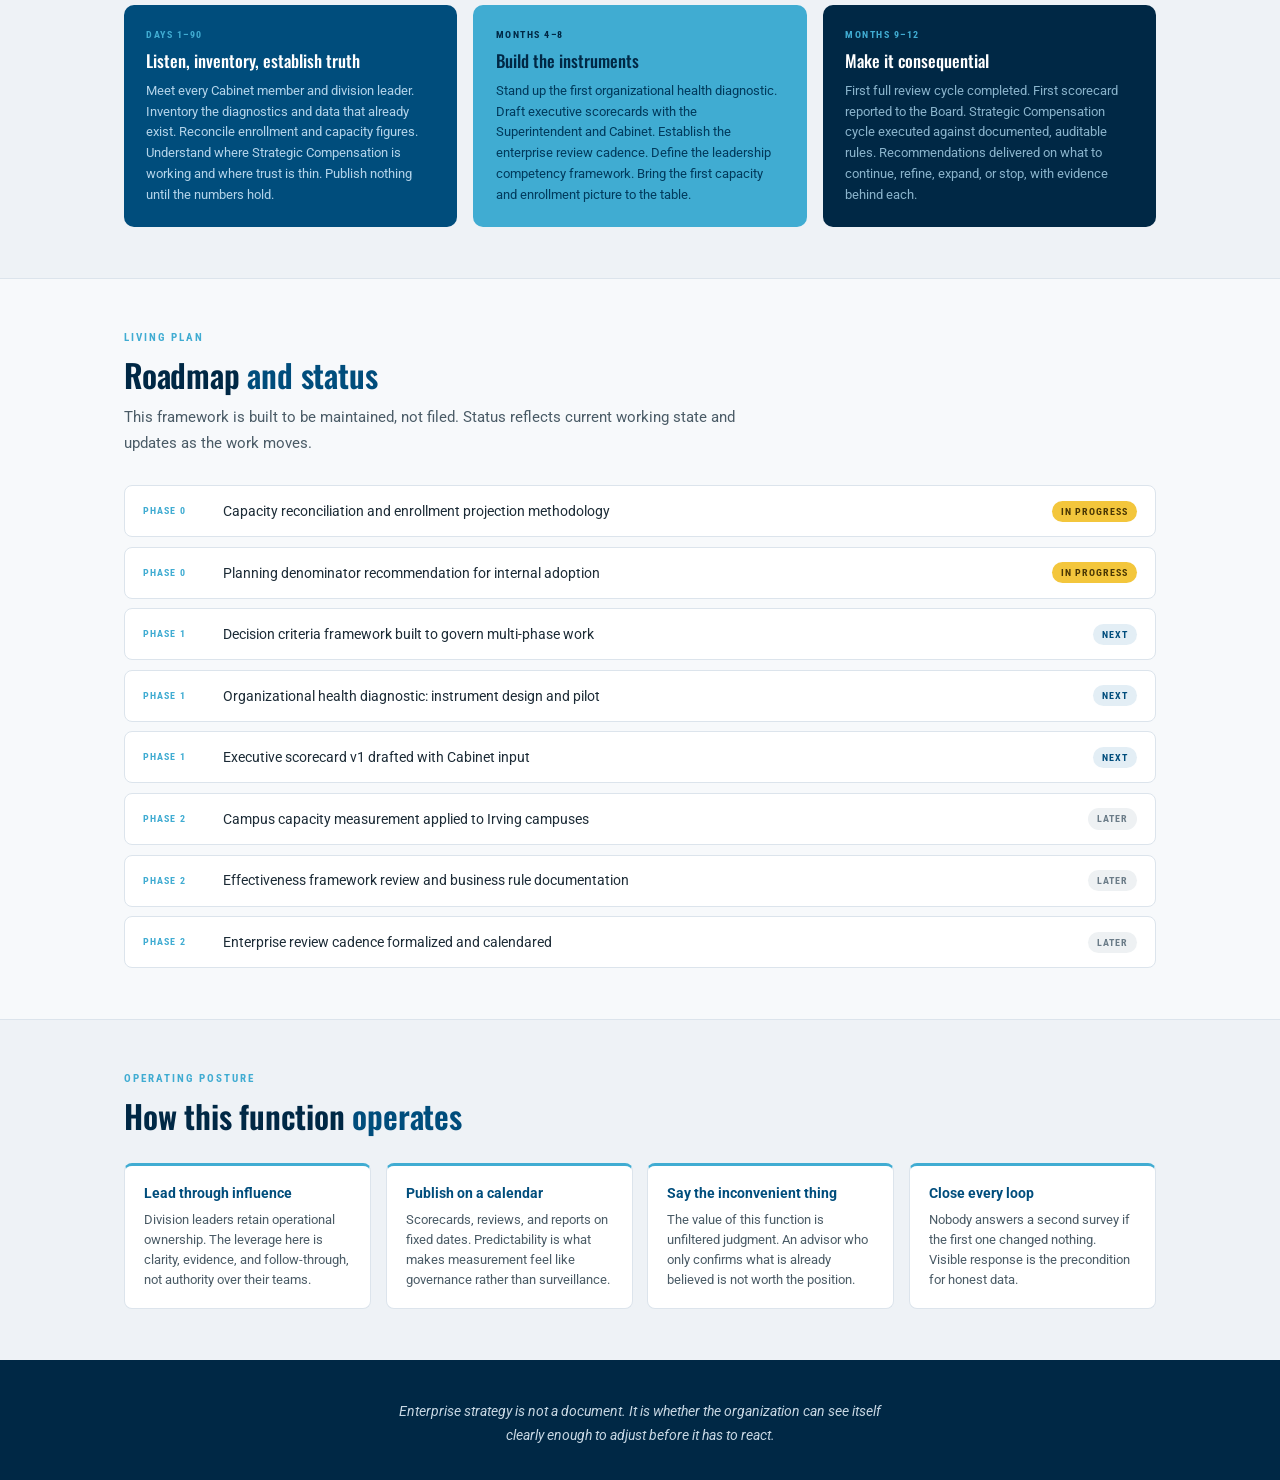
==== commit 61d5a354: "Add files via upload" ====
--- a/index.html
+++ b/index.html
@@ -5,11 +5,42 @@
 <meta name="viewport" content="width=device-width, initial-scale=1.0">
 <meta name="robots" content="noindex, nofollow, noarchive, nosnippet">
 <meta name="referrer" content="no-referrer">
-<title>Organizational Strategy &amp; Impact — Working Framework</title>
+<title>Organizational Strategy &amp; Impact | Working Framework</title>
 <link rel="preconnect" href="https://fonts.googleapis.com">
 <link rel="preconnect" href="https://fonts.gstatic.com" crossorigin>
 <link href="https://fonts.googleapis.com/css2?family=Roboto:wght@400;500;700&family=Roboto+Condensed:wght@400;700&family=Oswald:wght@400;500;600&display=swap" rel="stylesheet">
 <link rel="stylesheet" href="assets/css/style.css">
+<style>
+.conv{background:var(--white);border:1px solid var(--line);border-radius:var(--r);padding:1.5rem 1.4rem 1.2rem;box-shadow:var(--shadow)}
+#convsvg{width:100%;height:auto;display:block}
+.cv-dbox{cursor:pointer}
+.cv-dbox rect{transition:opacity .25s,stroke-width .2s;stroke:transparent;stroke-width:2}
+.cv-dbox text{font-family:'Roboto Condensed',sans-serif;font-weight:700;pointer-events:none}
+.cv-dbox.dim{opacity:.28}
+.cv-dbox.on rect{stroke:var(--navy-deep);stroke-width:3}
+.cv-path{fill:none;stroke-width:2.5;opacity:.42;transition:opacity .25s,stroke-width .25s}
+.cv-path.dim{opacity:.07}
+.cv-path.on{opacity:1;stroke-width:5}
+.cv-out{transition:opacity .25s}
+.cv-out.dim{opacity:.35}
+.cv-band-label{font-family:'Oswald',sans-serif;font-weight:500;fill:#fff}
+.cv-band-sub{font-family:'Roboto',sans-serif;fill:#8ab4cc;font-size:11.5px}
+.cv-outlabel{font-family:'Roboto Condensed',sans-serif;font-weight:700;font-size:11.5px;fill:var(--navy-deep)}
+.cv-outsub{font-family:'Roboto',sans-serif;font-size:10.5px;fill:var(--ink-mute)}
+.cv-cap{font-family:'Roboto Condensed',sans-serif;font-size:10px;font-weight:700;letter-spacing:1.6px;text-transform:uppercase;fill:var(--ink-mute)}
+.convnote{margin-top:1.1rem;border-top:1px solid var(--line);padding-top:1.1rem}
+.convnote p{font-size:13px;color:var(--ink-soft);line-height:1.72;margin-bottom:.7rem}
+.convnote p:last-child{margin-bottom:0}
+.convnote strong{color:var(--navy-deep)}
+.convpanel{margin-top:1.1rem;border-top:1px solid var(--line);padding-top:1.1rem;min-height:112px}
+.cp-k{font-family:'Roboto Condensed',sans-serif;font-size:10px;font-weight:700;letter-spacing:1.5px;text-transform:uppercase;color:var(--blue);margin-bottom:.4rem}
+.cp-n{font-family:'Oswald',sans-serif;font-weight:500;font-size:19px;color:var(--navy-deep);margin-bottom:.5rem;line-height:1.25}
+.cp-rows{display:grid;grid-template-columns:1fr 1fr;gap:.9rem;margin-bottom:.8rem}
+.cp-r .cp-rk{font-family:'Roboto Condensed',sans-serif;font-size:9.5px;font-weight:700;letter-spacing:1.2px;text-transform:uppercase;color:var(--ink-mute);margin-bottom:.25rem}
+.cp-r p{font-size:12.8px;color:var(--ink-soft);line-height:1.6}
+.cp-link{display:inline-block;font-family:'Roboto Condensed',sans-serif;font-size:11px;font-weight:700;letter-spacing:1px;text-transform:uppercase;color:var(--navy)}
+@media(max-width:760px){.cp-rows{grid-template-columns:1fr}}
+</style>
 </head>
 <body>
 <a class="skip" href="#main">Skip to content</a>
@@ -19,6 +50,7 @@
     <div class="nav-brand">Organizational Strategy &amp; Impact<span>Irving ISD · Working Framework</span></div>
     <ul class="nav-links">
       <li><a href="index.html" aria-current="page">Overview</a></li>
+      <li><a href="strategic-planning.html">Planning</a></li>
       <li><a href="portfolio-capacity.html">Portfolio</a></li>
       <li><a href="organizational-health.html">Org Health</a></li>
       <li><a href="strategic-compensation.html">Strat Comp</a></li>
@@ -34,7 +66,7 @@
   <div class="wrap hero-in">
     <div class="eyebrow">Senior Executive of Organizational Strategy &amp; Impact</div>
     <h1>A district that can <em>see itself clearly</em> enough to adjust before it has to react.</h1>
-    <p class="hero-sub">A working framework for enterprise strategy, organizational health, and performance measurement at Irving ISD — how the domains connect, what gets built first, and how progress is judged.</p>
+    <p class="hero-sub">A working framework for enterprise strategy, organizational health, and performance measurement at Irving ISD: how the domains connect, what gets built first, and how progress is judged.</p>
     <div class="hero-meta">
       <span class="pill solid">Working draft</span>
       <span class="pill">Internal · Need-to-know</span>
@@ -47,7 +79,7 @@
     <div class="stat"><div class="stat-n">~61%</div><div class="stat-l">Estimated capacity utilization, pending reconciliation</div></div>
     <div class="stat"><div class="stat-n">6</div><div class="stat-l">Connected domains, one operating system</div></div>
     <div class="stat"><div class="stat-n">12 mo</div><div class="stat-l">To move from diagnosis to consequence</div></div>
-    <div class="stat"><div class="stat-n">1</div><div class="stat-l">Seat accountable for how it all fits together</div></div>
+    <div class="stat"><div class="stat-n">1</div><div class="stat-l">Place accountable for how it all fits together</div></div>
   </div>
 </section>
 
@@ -56,8 +88,38 @@
 <section class="sec">
   <div class="wrap">
     <div class="thesis">
-      <p>Districts rarely fail for lack of information. They fail because <strong>no single seat is accountable for how the information fits together</strong> — where enrollment is heading, whether capacity matches it, whether staffing follows, whether compensation rewards what we say matters, and whether any of it is being implemented as designed.</p>
-      <p class="punch">This role exists to hold that relationship. Not to produce more reports, but to make the connections visible and consequential.</p>
+      <p>Districts rarely fail for lack of information. They fail because <strong>no one is accountable for how the information fits together</strong>: where enrollment is heading, whether capacity matches it, whether staffing follows, whether compensation rewards what we say matters, and whether any of it is being implemented as designed.</p>
+      <p class="punch">That means one place reconciles the enrollment number, the staffing model, and the compensation design against each other before they reach the Board, not after they have already drifted apart.</p>
+    </div>
+  </div>
+</section>
+
+<section class="sec" id="system">
+  <div class="wrap">
+    <div class="sec-head">
+      <div class="sec-eyebrow">The system</div>
+      <h2>Six domains that <em>have to arrive together</em></h2>
+      <p class="sec-lede">Each of these already exists somewhere in the district. What does not exist is the layer where they get reconciled against each other before anything reaches the Board. Select a domain to trace what it contributes.</p>
+    </div>
+
+    <div class="conv">
+      <svg id="convsvg" viewBox="0 0 900 470" role="img" aria-label="Diagram showing six domains converging into a reconciliation layer, producing three outputs">
+        <text class="cv-cap" x="0" y="12">Inputs · six standing domains</text>
+        <g id="cv-paths"></g>
+        <g id="cv-boxes"></g>
+
+        <rect x="0" y="206" width="900" height="64" rx="8" fill="#002845"></rect>
+        <text class="cv-band-label" x="24" y="234" font-size="19">Organizational Strategy &amp; Impact</text>
+        <text class="cv-band-sub" x="24" y="253">Reconciles the six against each other, before decisions, not after</text>
+
+        <text class="cv-cap" x="0" y="300">Outputs · what the reconciliation actually produces</text>
+        <g id="cv-outs"></g>
+      </svg>
+      <div class="convpanel" id="convpanel"></div>
+      <div class="convnote">
+        <p><strong>Leadership capacity is an output here rather than a seventh domain</strong>, because its inputs are already distributed across the six. Campus capacity measurement tracks principal tenure and flags where leadership stability is eroding. Strategic compensation holds T-PESS results and effectiveness levels. Organizational health carries the administrator feedback instruments and competency frameworks. Portfolio work forces placement decisions. Planning treats succession as a continuity risk.</p>
+        <p>Assembled, those produce something no single division can see on its own: an honest picture of who is ready, where the bench is thin, and which campuses are about to lose the leadership their results depend on. That is a synthesis problem, which is why it belongs to the layer rather than to any one domain.</p>
+      </div>
     </div>
   </div>
 </section>
@@ -66,8 +128,8 @@
   <div class="wrap">
     <div class="sec-head">
       <div class="sec-eyebrow">The work</div>
-      <h2>Six domains, <em>one operating system</em></h2>
-      <p class="sec-lede">Each domain is a standing function with its own instruments and cadence. They are built to inform one another — a change in enrollment assumptions moves staffing, which moves compensation design, which moves what the scorecards report.</p>
+      <h2>Each domain, <em>in detail</em></h2>
+      <p class="sec-lede">The system view above shows how the domains move each other. Below is what each one actually does.</p>
     </div>
 
     <div class="domains">
@@ -75,21 +137,21 @@
       <a class="domain d1" href="portfolio-capacity.html">
         <div class="domain-n">01 · Deep dive available</div>
         <h3>Portfolio &amp; Capacity</h3>
-        <p>Enrollment forecasting, planning denominators, capacity reconciliation, and long-range facilities sequencing — governed as a standing annual cycle rather than an episodic response.</p>
-        <span class="domain-go">Open the deep dive →</span>
-      </a>
-
-      <div class="domain d2">
-        <div class="domain-n">02 · In development</div>
+        <p>Enrollment forecasting, planning denominators, capacity reconciliation, and long-range facilities sequencing, governed as a standing annual cycle rather than an episodic response.</p>
+        <span class="domain-go">Open the deep dive →</span>
+      </a>
+
+      <a class="domain d2" href="strategic-planning.html">
+        <div class="domain-n">02 · Deep dive available</div>
         <h3>Strategic Planning &amp; Execution</h3>
-        <p>Translating District priorities into named outcomes, measures, owners, milestones, and review cycles — and an enterprise cadence that surfaces barriers and required decisions before they compound.</p>
-        <span class="domain-soon">Section forthcoming</span>
-      </div>
+        <p>Translating District priorities into named outcomes, measures, owners, milestones, and review cycles, plus an enterprise cadence that surfaces barriers and required decisions before they compound.</p>
+        <span class="domain-go">Open the deep dive →</span>
+      </a>
 
       <a class="domain d3" href="organizational-health.html">
         <div class="domain-n">03 · Deep dive available</div>
         <h3>Organizational Health</h3>
-        <p>A repeatable enterprise diagnostic covering culture, engagement, trust, role clarity, and decision rights — with instrument design treated as a technical discipline and every loop closed visibly.</p>
+        <p>A repeatable enterprise diagnostic covering culture, engagement, trust, role clarity, and decision rights, with instrument design treated as a technical discipline and every loop closed visibly.</p>
         <span class="domain-go">Open the deep dive →</span>
       </a>
 
@@ -103,14 +165,14 @@
       <a class="domain d5" href="capacity-measurement.html">
         <div class="domain-n">05 · Deep dive available</div>
         <h3>Campus Capacity Measurement</h3>
-        <p>A validated composite measure of school organizational capacity built from administrative data — applied to Irving campuses to make operational effectiveness legible alongside academic outcomes.</p>
+        <p>A validated composite measure of school organizational capacity built from administrative data, applied to Irving campuses to make operational effectiveness legible alongside academic outcomes.</p>
         <span class="domain-go">Open the deep dive →</span>
       </a>
 
       <a class="domain d6" href="effectiveness-model.html">
         <div class="domain-n">06 · Deep dive available</div>
         <h3>District Effectiveness Model</h3>
-        <p>Common performance measures and executive scorecards that turn measurement into governance — and close the asymmetry between how closely campuses are measured and how loosely central office is.</p>
+        <p>Common performance measures and executive scorecards that turn measurement into governance, closing the asymmetry between how closely campuses are measured and how loosely central office is.</p>
         <span class="domain-go">Open the deep dive →</span>
       </a>
 
@@ -139,7 +201,7 @@
       <div class="phase p3">
         <div class="phase-tag">Months 9–12</div>
         <h3>Make it consequential</h3>
-        <p>First full review cycle completed. First scorecard reported to the Board. Strategic Compensation cycle executed against documented, auditable rules. Recommendations delivered on what to continue, refine, expand, or stop — with evidence behind each.</p>
+        <p>First full review cycle completed. First scorecard reported to the Board. Strategic Compensation cycle executed against documented, auditable rules. Recommendations delivered on what to continue, refine, expand, or stop, with evidence behind each.</p>
       </div>
     </div>
   </div>
@@ -156,7 +218,7 @@
       <div class="track-row"><span class="track-ph">Phase 0</span><span class="track-t">Capacity reconciliation and enrollment projection methodology</span><span class="status now">In progress</span></div>
       <div class="track-row"><span class="track-ph">Phase 0</span><span class="track-t">Planning denominator recommendation for internal adoption</span><span class="status now">In progress</span></div>
       <div class="track-row"><span class="track-ph">Phase 1</span><span class="track-t">Decision criteria framework built to govern multi-phase work</span><span class="status next">Next</span></div>
-      <div class="track-row"><span class="track-ph">Phase 1</span><span class="track-t">Organizational health diagnostic — instrument design and pilot</span><span class="status next">Next</span></div>
+      <div class="track-row"><span class="track-ph">Phase 1</span><span class="track-t">Organizational health diagnostic: instrument design and pilot</span><span class="status next">Next</span></div>
       <div class="track-row"><span class="track-ph">Phase 1</span><span class="track-t">Executive scorecard v1 drafted with Cabinet input</span><span class="status next">Next</span></div>
       <div class="track-row"><span class="track-ph">Phase 2</span><span class="track-t">Campus capacity measurement applied to Irving campuses</span><span class="status later">Later</span></div>
       <div class="track-row"><span class="track-ph">Phase 2</span><span class="track-t">Effectiveness framework review and business rule documentation</span><span class="status later">Later</span></div>
@@ -169,12 +231,12 @@
   <div class="wrap">
     <div class="sec-head">
       <div class="sec-eyebrow">Operating posture</div>
-      <h2>How this seat <em>works</em></h2>
+      <h2>How this function <em>operates</em></h2>
     </div>
     <div class="principles">
-      <div class="principle"><h4>Lead through influence</h4><p>Division leaders retain operational ownership. The leverage here is clarity, evidence, and follow-through — not authority over their teams.</p></div>
+      <div class="principle"><h4>Lead through influence</h4><p>Division leaders retain operational ownership. The leverage here is clarity, evidence, and follow-through, not authority over their teams.</p></div>
       <div class="principle"><h4>Publish on a calendar</h4><p>Scorecards, reviews, and reports on fixed dates. Predictability is what makes measurement feel like governance rather than surveillance.</p></div>
-      <div class="principle"><h4>Say the inconvenient thing</h4><p>The value of this seat is unfiltered judgment. An advisor who only confirms what is already believed is not worth the position.</p></div>
+      <div class="principle"><h4>Say the inconvenient thing</h4><p>The value of this function is unfiltered judgment. An advisor who only confirms what is already believed is not worth the position.</p></div>
       <div class="principle"><h4>Close every loop</h4><p>Nobody answers a second survey if the first one changed nothing. Visible response is the precondition for honest data.</p></div>
     </div>
   </div>
@@ -188,5 +250,122 @@
   </div>
 </footer>
 
+
+
+
+<script>
+(function(){
+  var D=[
+   {id:"plan",c:"#002845",label:["Strategic","Planning"],href:"strategic-planning.html",
+    gives:"The goals every other domain is measured against.",
+    needs:"Capacity findings and organizational diagnostics, so goals are set against real conditions rather than assumptions."},
+   {id:"port",c:"#004d7c",label:["Portfolio &","Capacity"],href:"portfolio-capacity.html",
+    gives:"Enrollment projections, capacity reconciliation, and facilities sequencing.",
+    needs:"Campus capacity scores to judge which sites can absorb students, and compensation modeling for the principals affected."},
+   {id:"health",c:"#40acd2",label:["Organizational","Health"],href:"organizational-health.html",
+    gives:"Listening data from students, families, and staff on a fixed cadence.",
+    needs:"A planning cycle that acts on what comes back. Otherwise response rates collapse."},
+   {id:"comp",c:"#f3c63c",label:["Strategic","Compensation"],href:"strategic-compensation.html",
+    gives:"Effectiveness-based pay for principals, moving to APs and teachers.",
+    needs:"Campus classifications from portfolio work, and climate data to mature the culture measure beyond participation."},
+   {id:"cci",c:"#76001a",label:["Campus","Capacity"],href:"capacity-measurement.html",
+    gives:"A validated 0–100 readiness score for every campus, already computed.",
+    needs:"Personnel data to sharpen its indicators past public-data proxies."},
+   {id:"eff",c:"#8f9499",label:["Effectiveness","Model"],href:"effectiveness-model.html",
+    gives:"Scorecards and a review cadence that make measurement consequential.",
+    needs:"Measures from every other domain. It has nothing to report without them."}
+  ];
+  var OUT=[
+   {x:60,  t:"Leadership capacity",    s:"Who is ready · where the gaps are · who is next"},
+   {x:340, t:"Decisions that hold up", s:"Reconciled before they are made"},
+   {x:620, t:"A district that adjusts",s:"Ahead of the problem, not behind it"}
+  ];
+
+  var BW=134,BH=62,GAP=19,Y=24,SVGNS="http://www.w3.org/2000/svg";
+  var boxes=document.getElementById('cv-boxes'),paths=document.getElementById('cv-paths'),outs=document.getElementById('cv-outs');
+  function el(t,a){var e=document.createElementNS(SVGNS,t);for(var k in a)e.setAttribute(k,a[k]);return e;}
+
+  var totalW=D.length*BW+(D.length-1)*GAP, startX=(900-totalW)/2;
+  D.forEach(function(d,i){
+    d.x=startX+i*(BW+GAP); d.cx=d.x+BW/2;
+    d.bandX=170+i*112;
+  });
+
+  // curved paths: domain -> band
+  D.forEach(function(d){
+    var p=el('path',{d:"M "+d.cx+" "+(Y+BH)+" C "+d.cx+" "+(Y+BH+62)+", "+d.bandX+" "+(206-62)+", "+d.bandX+" 206",
+      class:"cv-path",stroke:d.c,"data-id":d.id});
+    paths.appendChild(p);
+  });
+  // band -> outputs
+  OUT.forEach(function(o,i){
+    var ox=o.x+110;
+    var p=el('path',{d:"M "+(300+i*150)+" 270 C "+(300+i*150)+" 310, "+ox+" 320, "+ox+" 356",
+      class:"cv-path cv-outpath",stroke:"#40acd2"});
+    paths.appendChild(p);
+  });
+
+  D.forEach(function(d){
+    var g=el('g',{class:"cv-dbox","data-id":d.id});
+    g.appendChild(el('rect',{x:d.x,y:Y,width:BW,height:BH,rx:7,fill:d.c}));
+    var light=(d.c==="#f3c63c"||d.c==="#8f9499");
+    d.label.forEach(function(t,li){
+      var tx=el('text',{x:d.cx,y:Y+27+li*15,"text-anchor":"middle","font-size":"12.5",
+        fill:light?"#002845":"#ffffff"});
+      tx.textContent=t; g.appendChild(tx);
+    });
+    g.addEventListener('click',function(){pick(d.id);});
+    boxes.appendChild(g);
+  });
+
+  OUT.forEach(function(o){
+    var g=el('g',{class:"cv-out"});
+    g.appendChild(el('rect',{x:o.x,y:356,width:220,height:56,rx:7,fill:"#f2f5f8",stroke:"#dce4ec"}));
+    var t1=el('text',{class:"cv-outlabel",x:o.x+110,y:381,"text-anchor":"middle"}); t1.textContent=o.t;
+    var t2=el('text',{class:"cv-outsub",x:o.x+110,y:397,"text-anchor":"middle"}); t2.textContent=o.s;
+    g.appendChild(t1); g.appendChild(t2); outs.appendChild(g);
+  });
+
+  var panel=document.getElementById('convpanel'), cur=null;
+
+  function reset(){
+    cur=null;
+    [].forEach.call(boxes.children,function(g){g.classList.remove('dim','on');});
+    [].forEach.call(paths.children,function(p){p.classList.remove('dim','on');});
+    [].forEach.call(outs.children,function(g){g.classList.remove('dim');});
+    panel.innerHTML='<div class="cp-k">The reconciliation layer</div>'+
+      '<div class="cp-n">Nothing above is new to the district. The layer between them is.</div>'+
+      '<div class="cp-rows"><div class="cp-r"><div class="cp-rk">The problem</div>'+
+      '<p>Each domain currently reports upward on its own. Enrollment assumptions, staffing models, and compensation design can each be internally sound and still contradict one another by the time they reach a decision.</p></div>'+
+      '<div class="cp-r"><div class="cp-rk">The function</div>'+
+      '<p>One place holds them against each other first, which is also what makes questions like leadership readiness answerable, since no single domain contains enough of the picture to answer them alone.</p></div></div>';
+  }
+
+  function pick(id){
+    if(cur===id){reset();return;}
+    cur=id;
+    var d=D.filter(function(x){return x.id===id;})[0];
+    [].forEach.call(boxes.children,function(g){
+      var m=g.getAttribute('data-id')===id;
+      g.classList.toggle('on',m); g.classList.toggle('dim',!m);
+    });
+    [].forEach.call(paths.children,function(p){
+      if(p.classList.contains('cv-outpath')){p.classList.remove('dim');p.classList.add('on');return;}
+      var m=p.getAttribute('data-id')===id;
+      p.classList.toggle('on',m); p.classList.toggle('dim',!m);
+    });
+    [].forEach.call(outs.children,function(g){g.classList.remove('dim');});
+
+    var h='<div class="cp-k">Selected domain</div><div class="cp-n">'+d.label.join(' ')+'</div>'+
+      '<div class="cp-rows"><div class="cp-r"><div class="cp-rk">What it contributes</div><p>'+d.gives+'</p></div>'+
+      '<div class="cp-r"><div class="cp-rk">What it depends on</div><p>'+d.needs+'</p></div></div>';
+    h += d.href ? '<a class="cp-link" href="'+d.href+'">Open the deep dive →</a>'
+                : '<span class="cp-link" style="color:var(--ink-mute)">Section forthcoming</span>';
+    panel.innerHTML=h;
+  }
+
+  reset();
+})();
+</script>
 </body>
 </html>
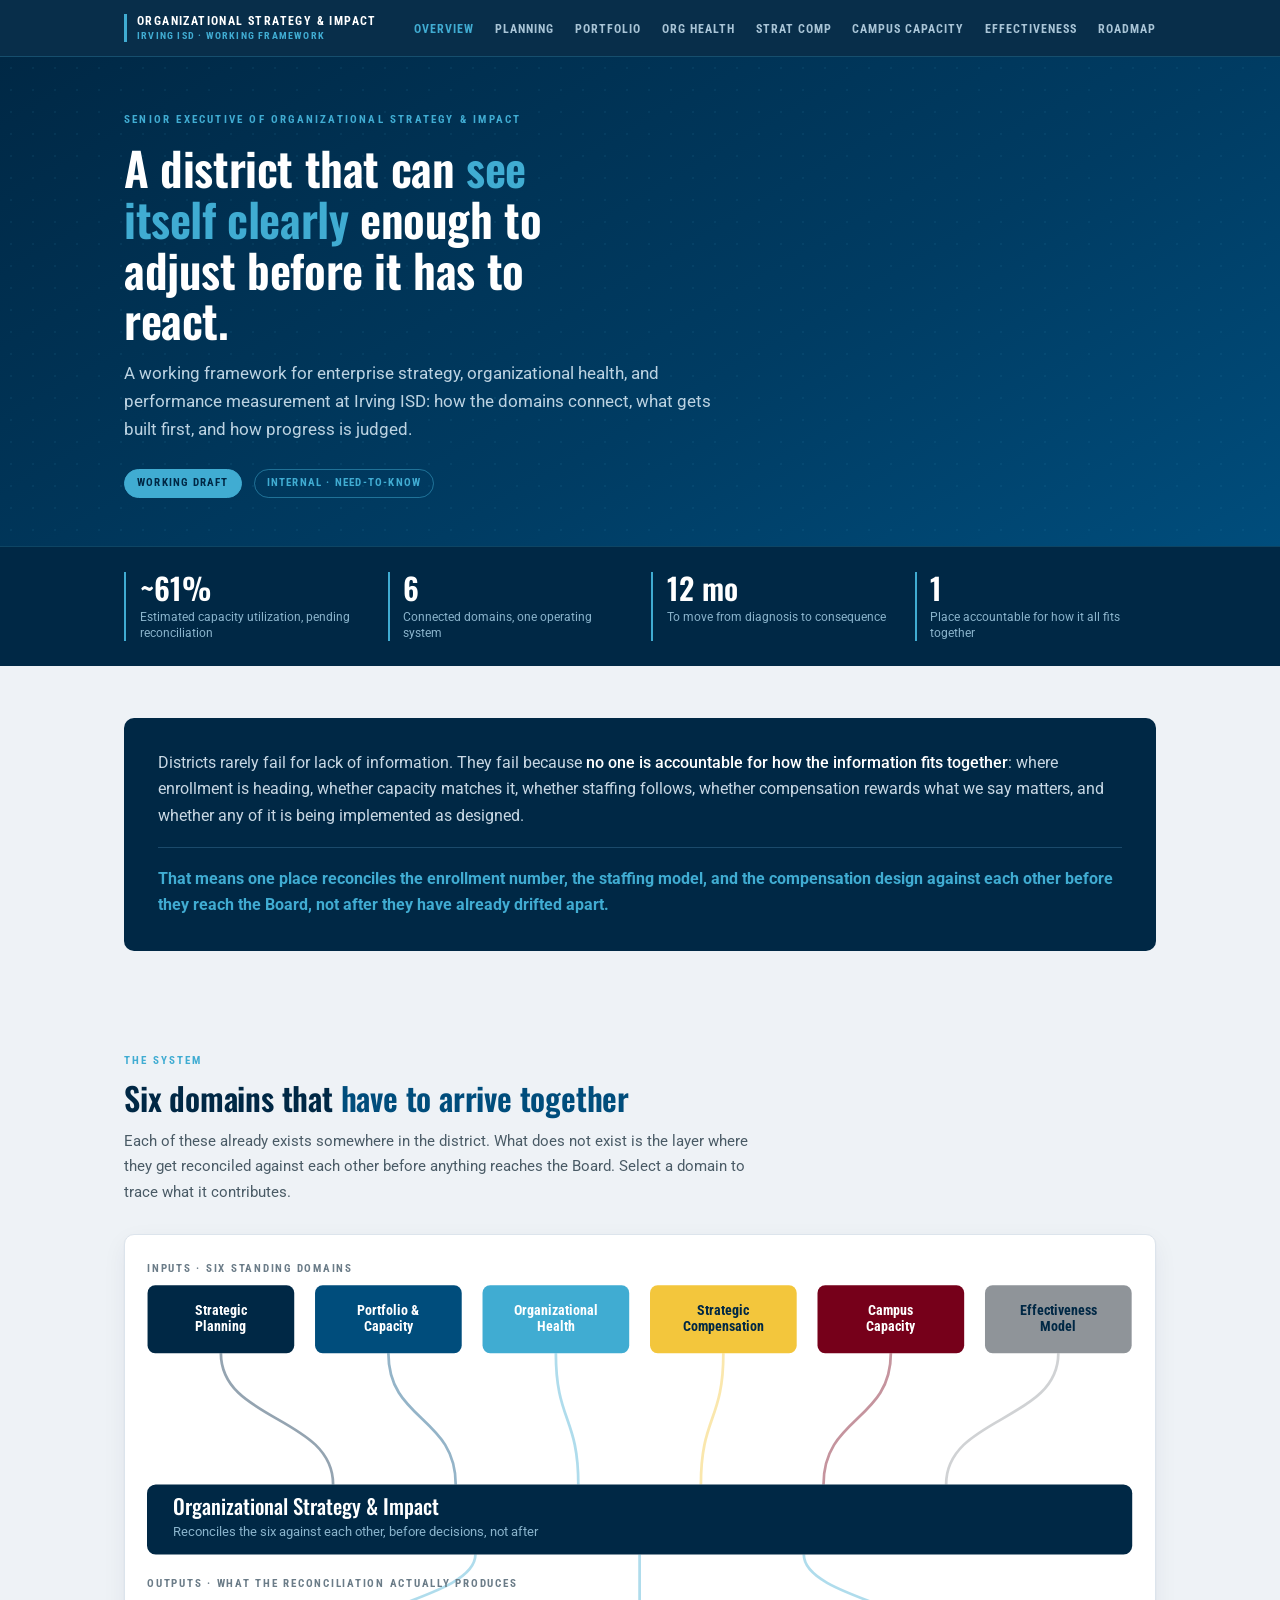
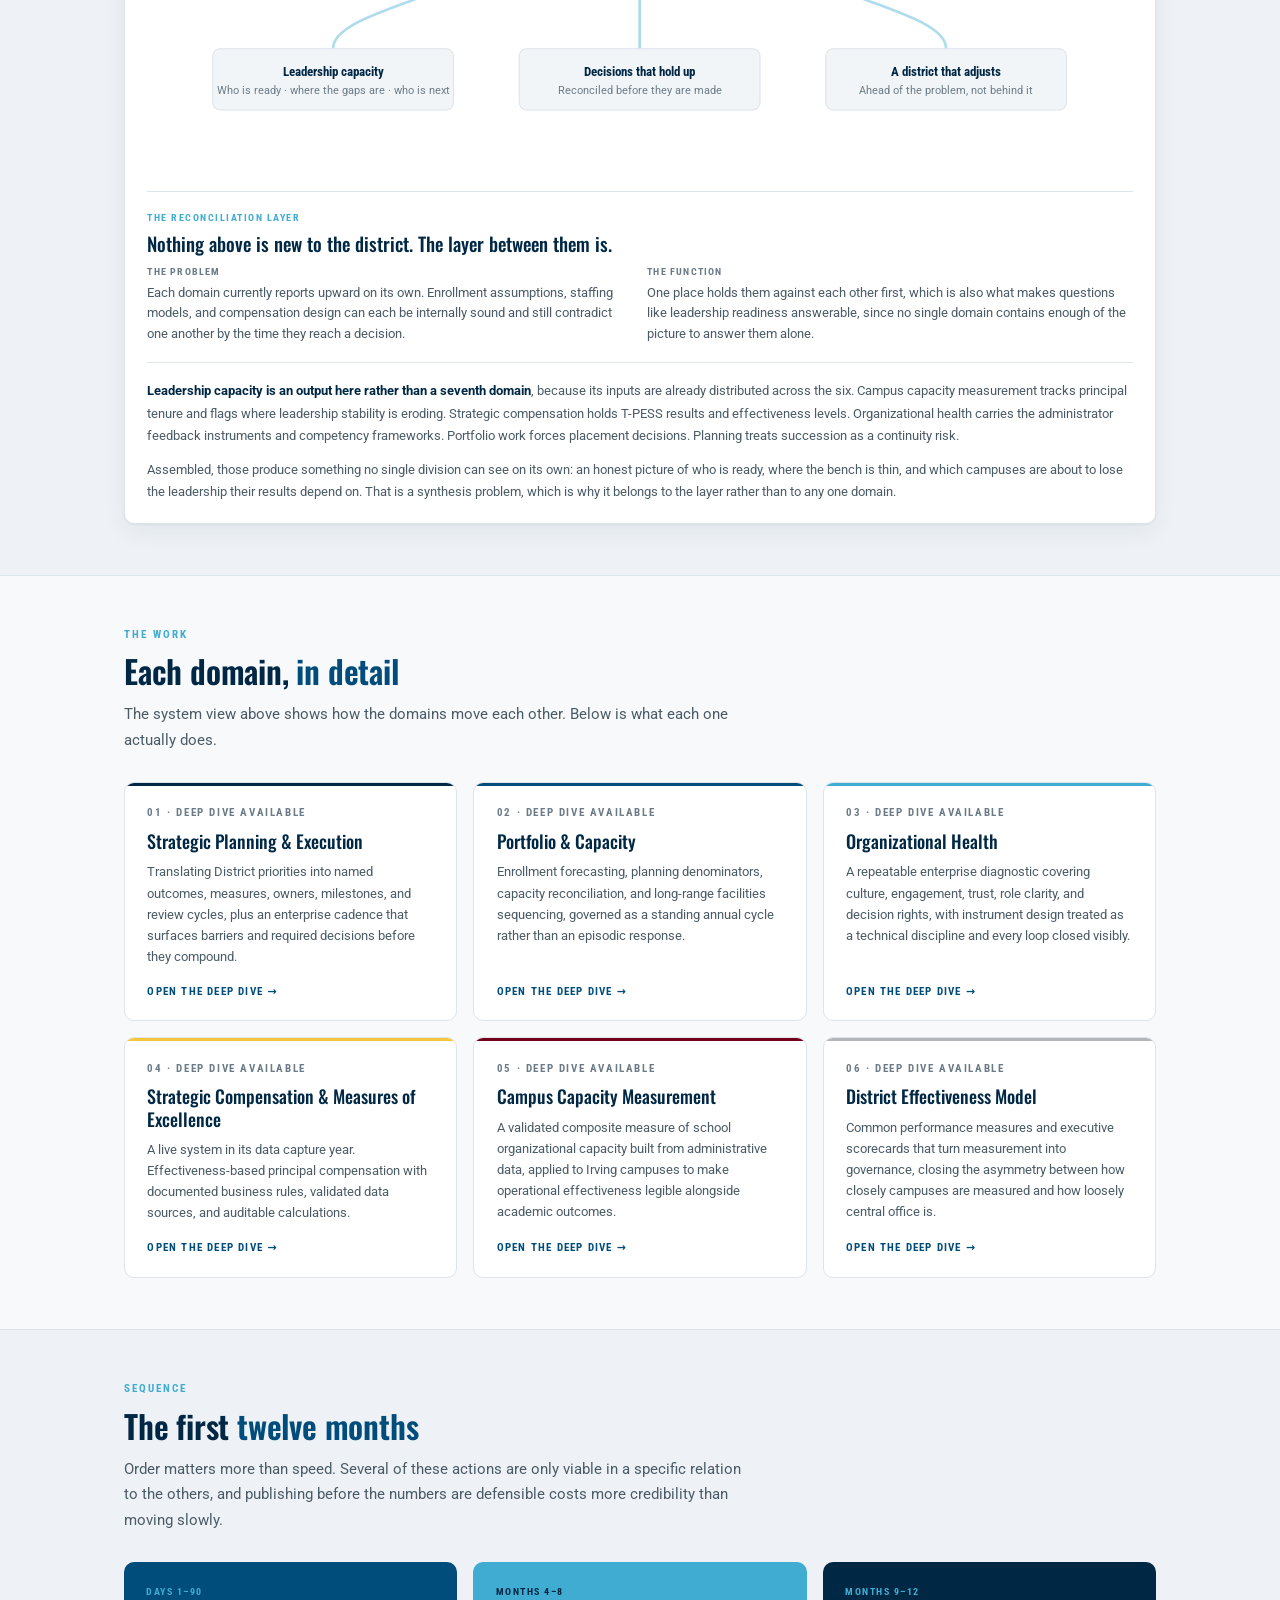
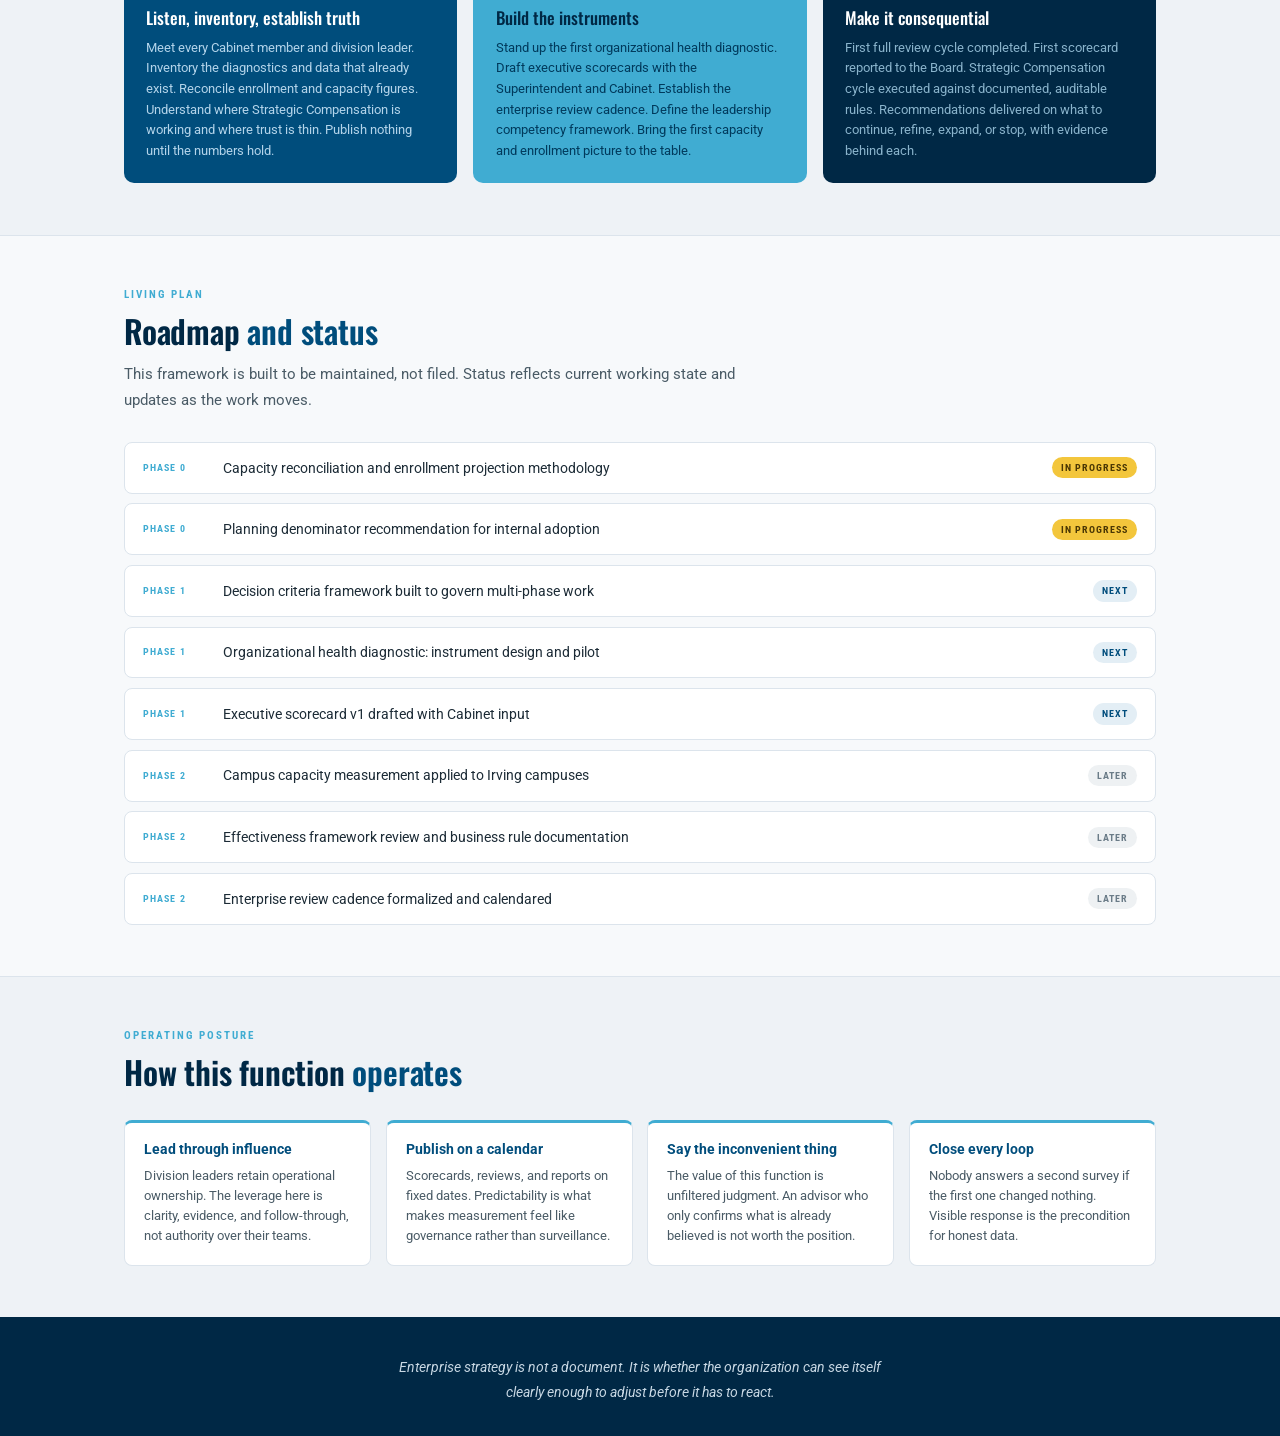
==== commit 04dcec74: "Add files via upload" ====
--- a/index.html
+++ b/index.html
@@ -54,9 +54,8 @@
       <li><a href="portfolio-capacity.html">Portfolio</a></li>
       <li><a href="organizational-health.html">Org Health</a></li>
       <li><a href="strategic-compensation.html">Strat Comp</a></li>
-      <li><a href="capacity-measurement.html">Capacity</a></li>
+      <li><a href="capacity-measurement.html">Campus Capacity</a></li>
       <li><a href="effectiveness-model.html">Effectiveness</a></li>
-      <li><a href="#year-one">Year One</a></li>
       <li><a href="#roadmap">Roadmap</a></li>
     </ul>
   </div>
@@ -134,17 +133,17 @@
 
     <div class="domains">
 
-      <a class="domain d1" href="portfolio-capacity.html">
+      <a class="domain d1" href="strategic-planning.html">
         <div class="domain-n">01 · Deep dive available</div>
+        <h3>Strategic Planning &amp; Execution</h3>
+        <p>Translating District priorities into named outcomes, measures, owners, milestones, and review cycles, plus an enterprise cadence that surfaces barriers and required decisions before they compound.</p>
+        <span class="domain-go">Open the deep dive →</span>
+      </a>
+
+      <a class="domain d2" href="portfolio-capacity.html">
+        <div class="domain-n">02 · Deep dive available</div>
         <h3>Portfolio &amp; Capacity</h3>
         <p>Enrollment forecasting, planning denominators, capacity reconciliation, and long-range facilities sequencing, governed as a standing annual cycle rather than an episodic response.</p>
-        <span class="domain-go">Open the deep dive →</span>
-      </a>
-
-      <a class="domain d2" href="strategic-planning.html">
-        <div class="domain-n">02 · Deep dive available</div>
-        <h3>Strategic Planning &amp; Execution</h3>
-        <p>Translating District priorities into named outcomes, measures, owners, milestones, and review cycles, plus an enterprise cadence that surfaces barriers and required decisions before they compound.</p>
         <span class="domain-go">Open the deep dive →</span>
       </a>
 
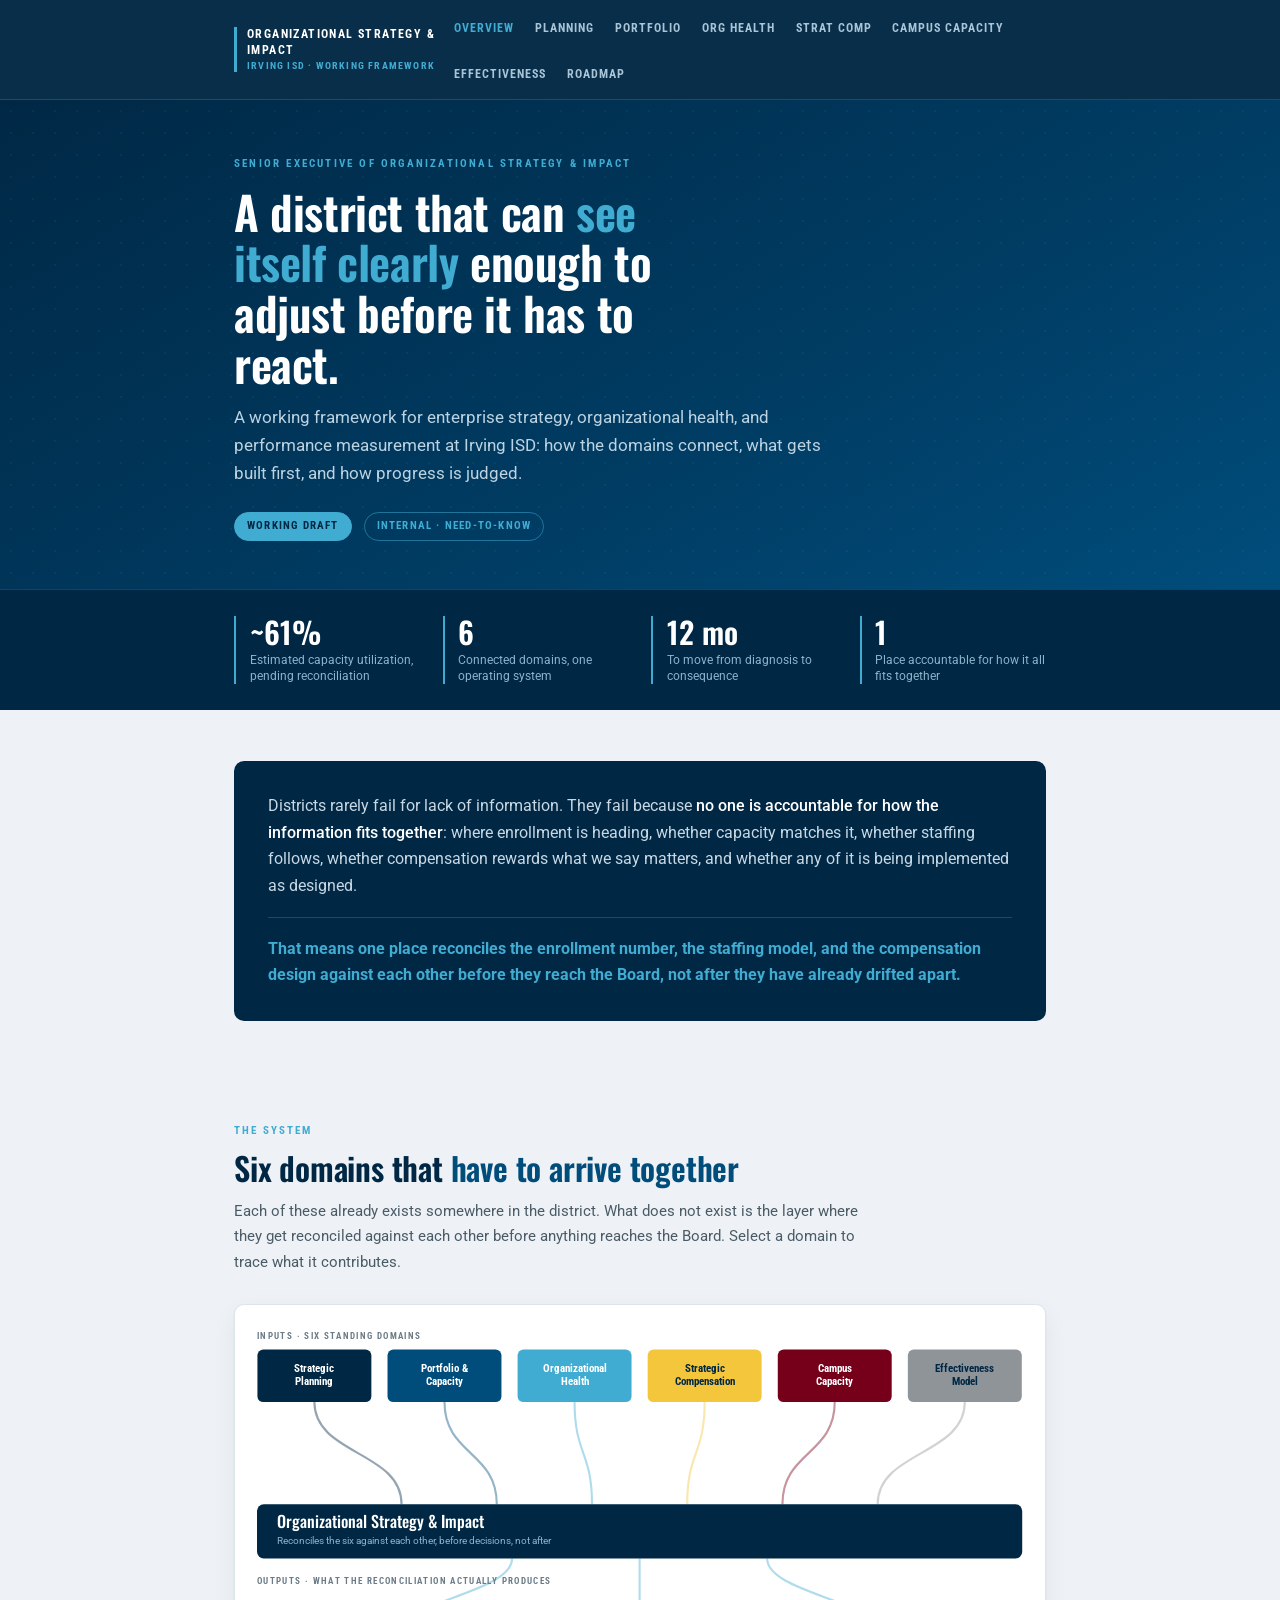
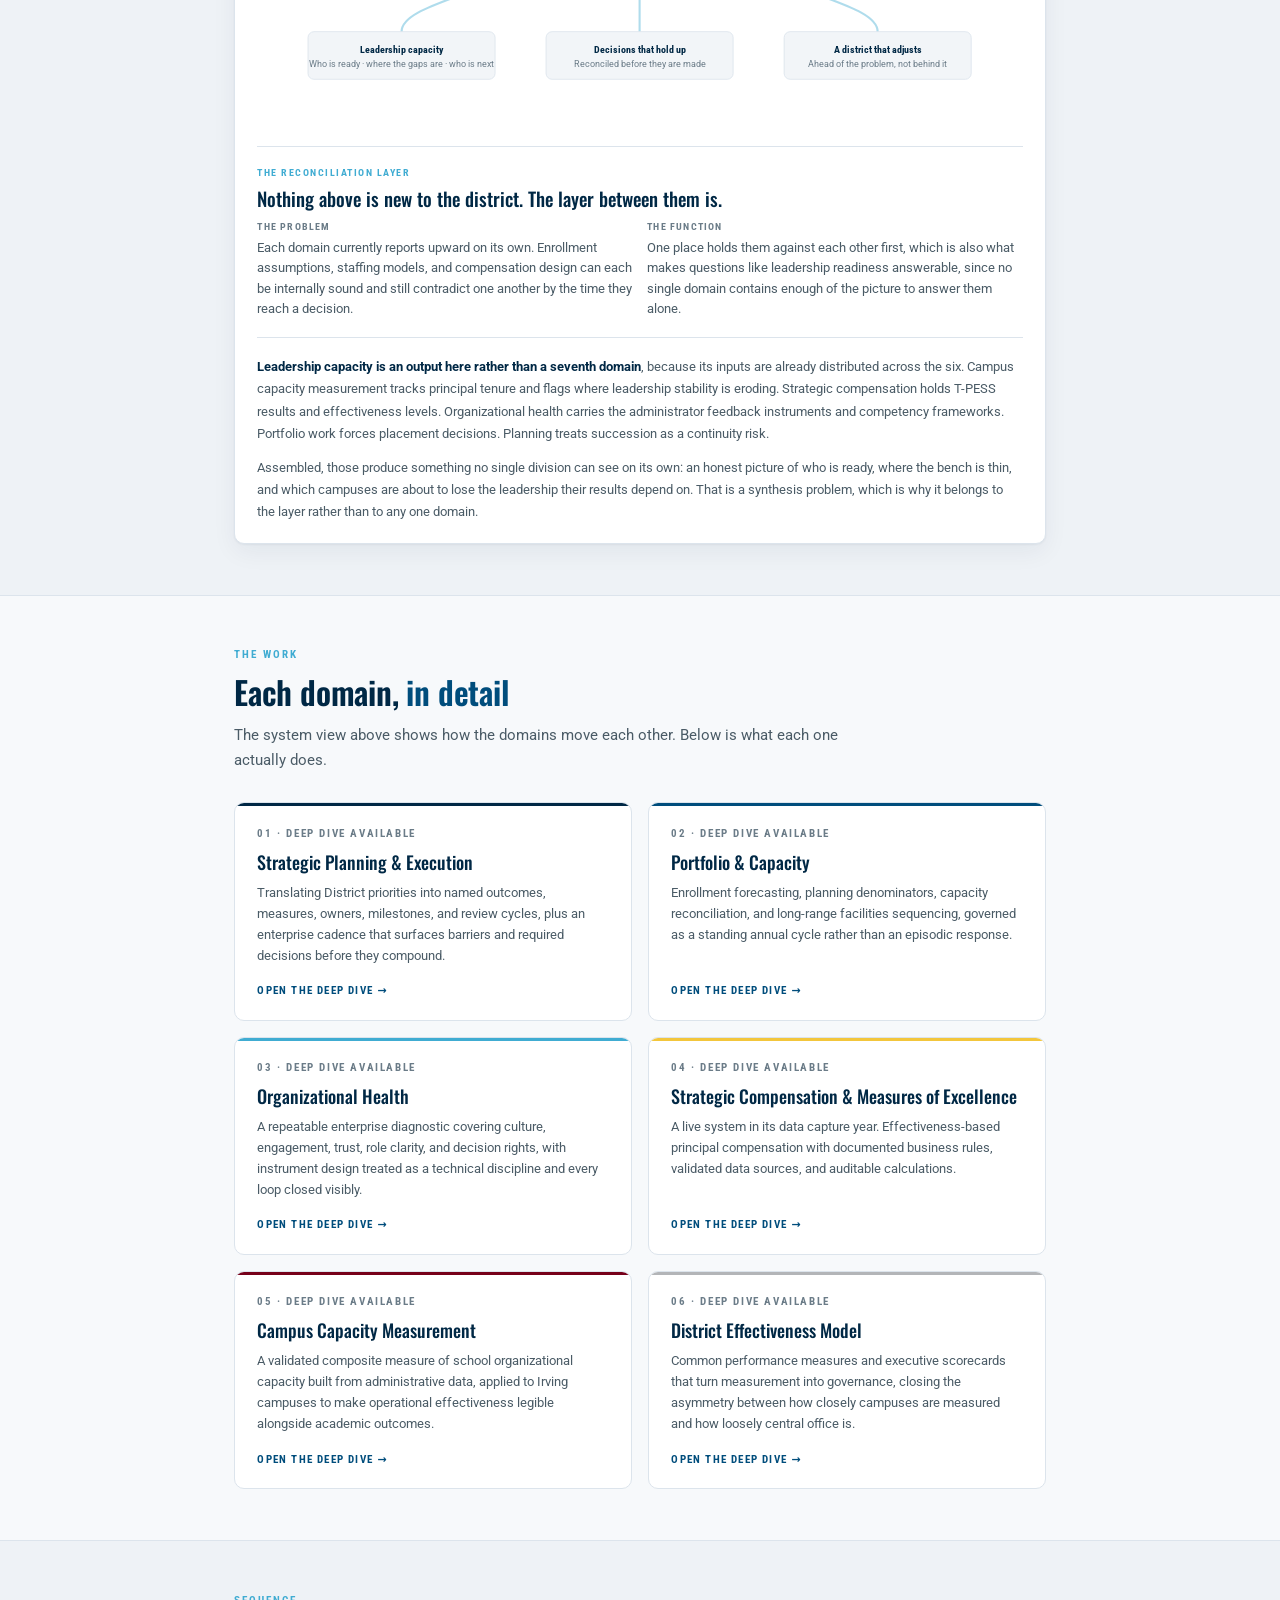
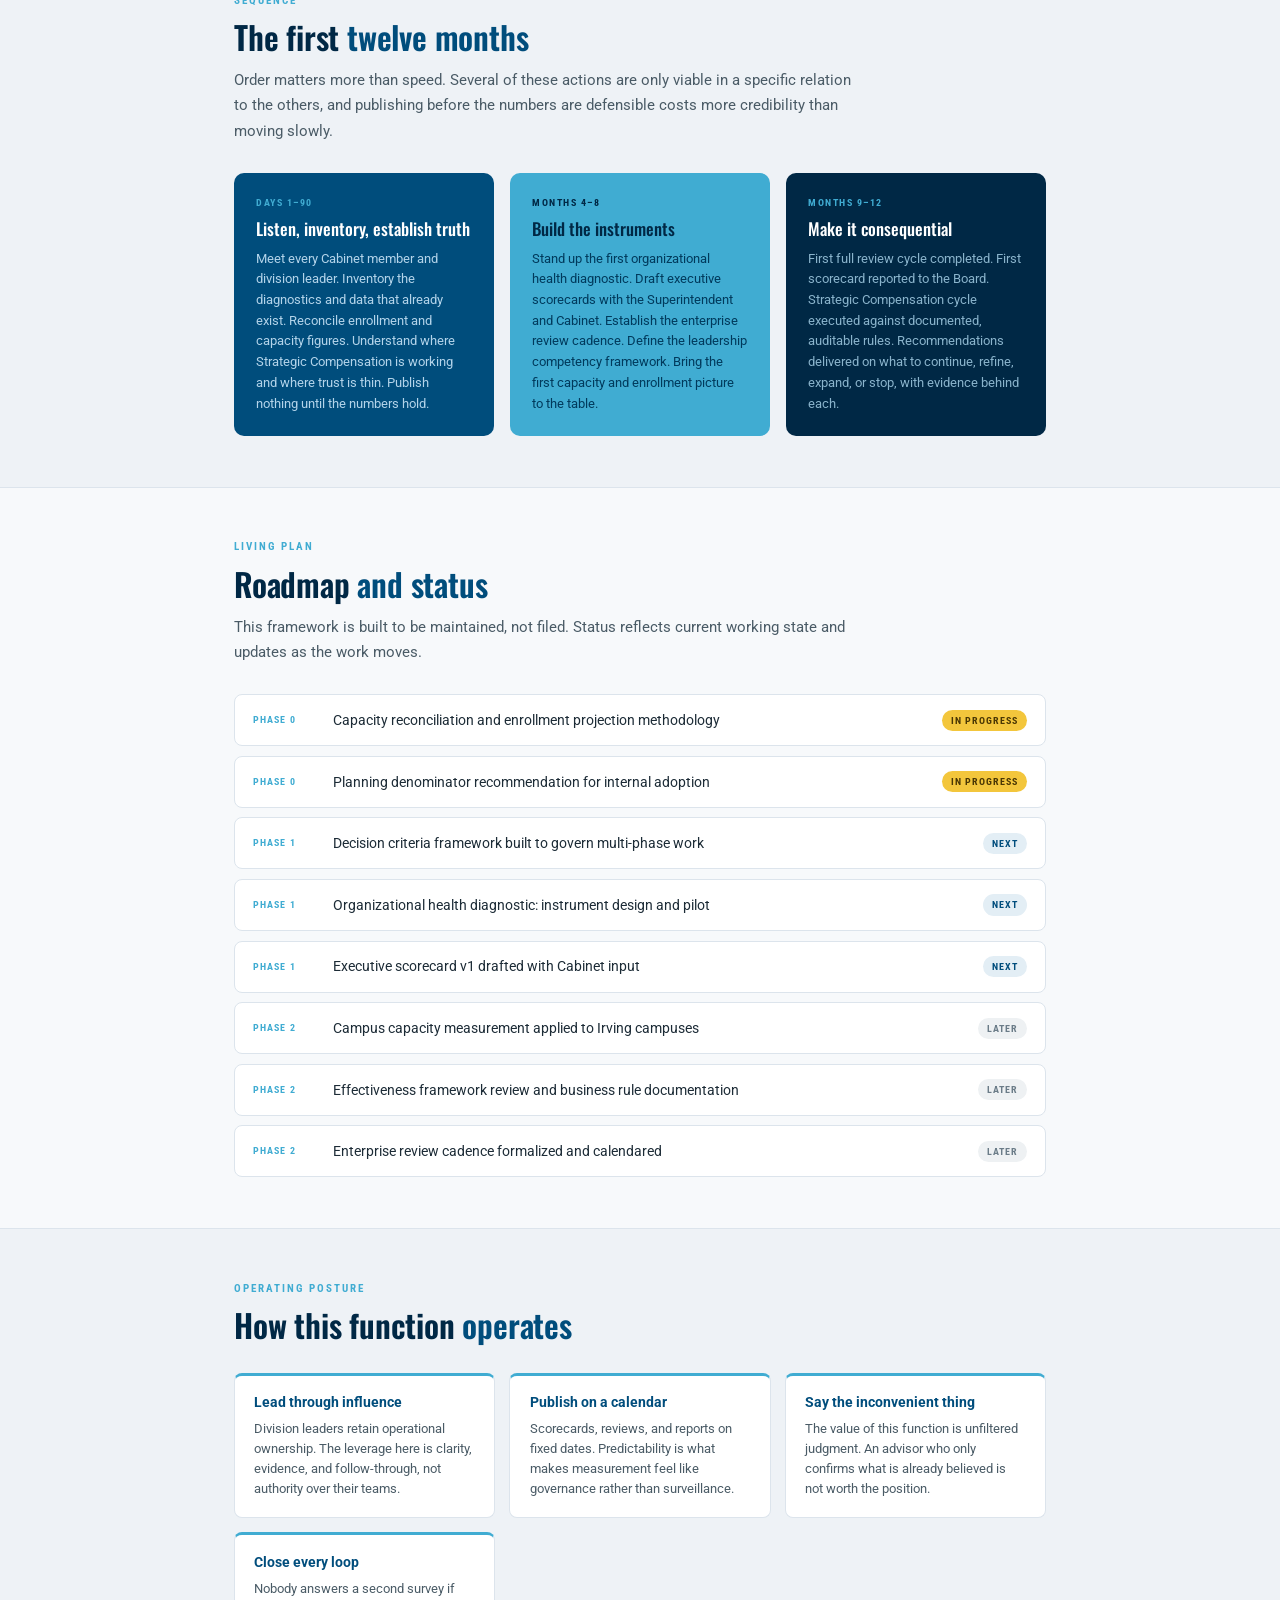
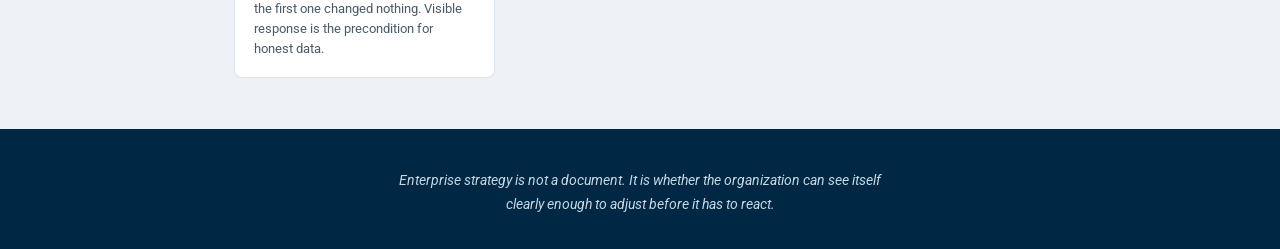
==== commit 288cfa83: "Add files via upload" ====
--- a/index.html
+++ b/index.html
@@ -10,6 +10,7 @@
 <link rel="preconnect" href="https://fonts.gstatic.com" crossorigin>
 <link href="https://fonts.googleapis.com/css2?family=Roboto:wght@400;500;700&family=Roboto+Condensed:wght@400;700&family=Oswald:wght@400;500;600&display=swap" rel="stylesheet">
 <link rel="stylesheet" href="assets/css/style.css">
+<style>:root{--wrap:860px}</style>
 <style>
 .conv{background:var(--white);border:1px solid var(--line);border-radius:var(--r);padding:1.5rem 1.4rem 1.2rem;box-shadow:var(--shadow)}
 #convsvg{width:100%;height:auto;display:block}
--- a/assets/css/style.css
+++ b/assets/css/style.css
@@ -24,7 +24,7 @@
   --cond:'Roboto Condensed',var(--sans);
   --disp:'Oswald',var(--cond);
 
-  --wrap:1080px;
+  --wrap:860px;
   --r:10px;
   --shadow:0 1px 2px rgba(0,40,69,.05),0 8px 24px rgba(0,40,69,.06);
 }
@@ -123,7 +123,7 @@
 .principle p{font-size:12.5px;color:var(--ink-soft);line-height:1.6}
 
 /* ---------- PROSE (deep dives) ---------- */
-.prose{max-width:70ch}
+.prose{max-width:none}
 .prose p{font-size:15.5px;line-height:1.78;color:var(--ink);margin-bottom:1.15rem}
 .prose p.lede{font-size:17px;color:var(--ink-soft);line-height:1.72}
 .prose h3{font-family:var(--disp);font-weight:600;font-size:21px;color:var(--navy-deep);margin:2.2rem 0 .85rem;line-height:1.25}
@@ -207,3 +207,25 @@
   .nav,.foot-conf{display:none}
   .hero{background:var(--navy-deep)}
 }
+
+
+/* ---------- DOCUMENT PAGES ----------
+   Width is global (--wrap). These rules only tune reading type on deep dives. */
+.doc-page .prose{max-width:none}
+.doc-page .prose p{font-size:15.5px;line-height:1.78}
+.doc-page .prose li{font-size:15px;line-height:1.72}
+.doc-page .prose p.lede{font-size:17px;line-height:1.7}
+.doc-page .hero h1{max-width:none}
+.doc-page .hero-sub{max-width:none}
+
+/* dense multi-column components collapse before they get cramped */
+@media(max-width:900px){
+  .anat-g{grid-template-columns:repeat(3,1fr)}
+  .lvl{grid-template-columns:repeat(3,1fr)}
+  .comp{grid-template-columns:repeat(2,1fr)}
+  .cyc,.tl,.evid,.bands{grid-template-columns:repeat(2,1fr)}
+}
+@media(max-width:600px){
+  .anat-g,.lvl,.comp,.cyc,.tl,.evid,.bands{grid-template-columns:1fr}
+  .lane,.ind{grid-template-columns:1fr}
+}
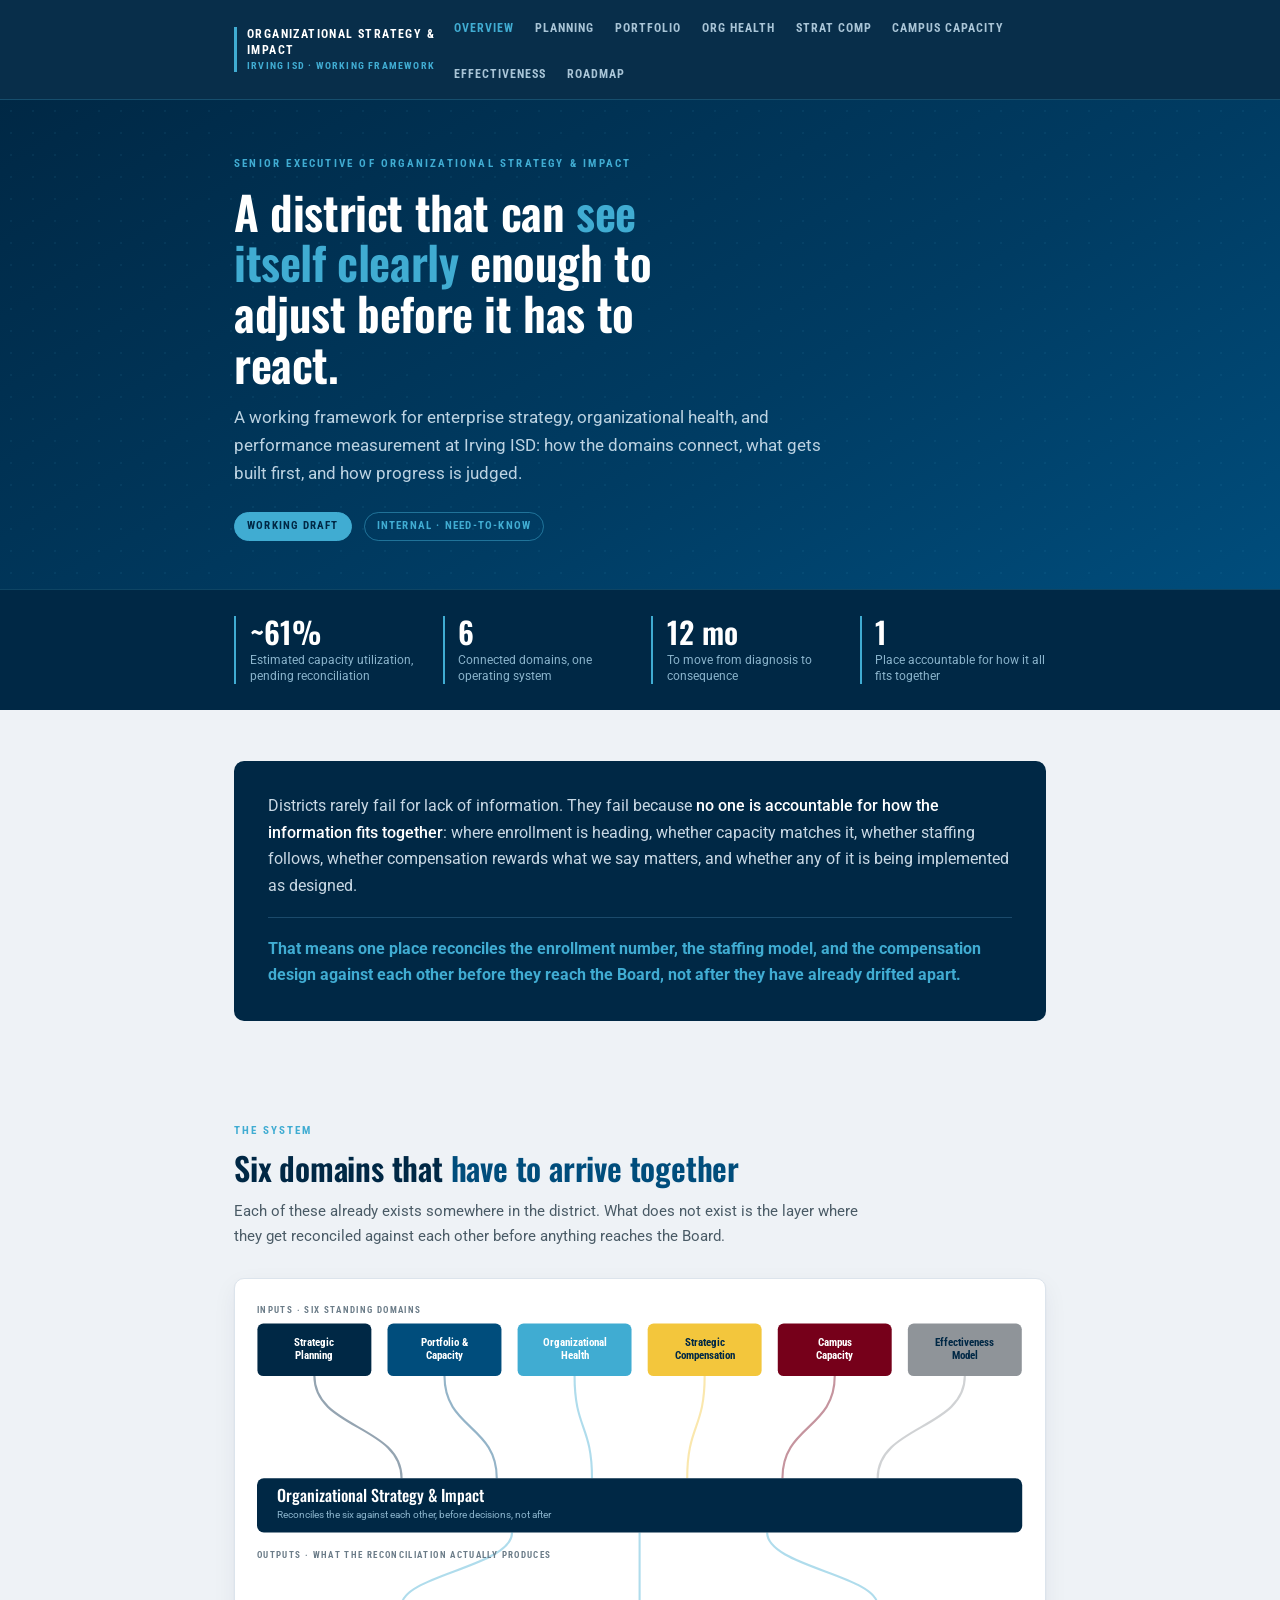
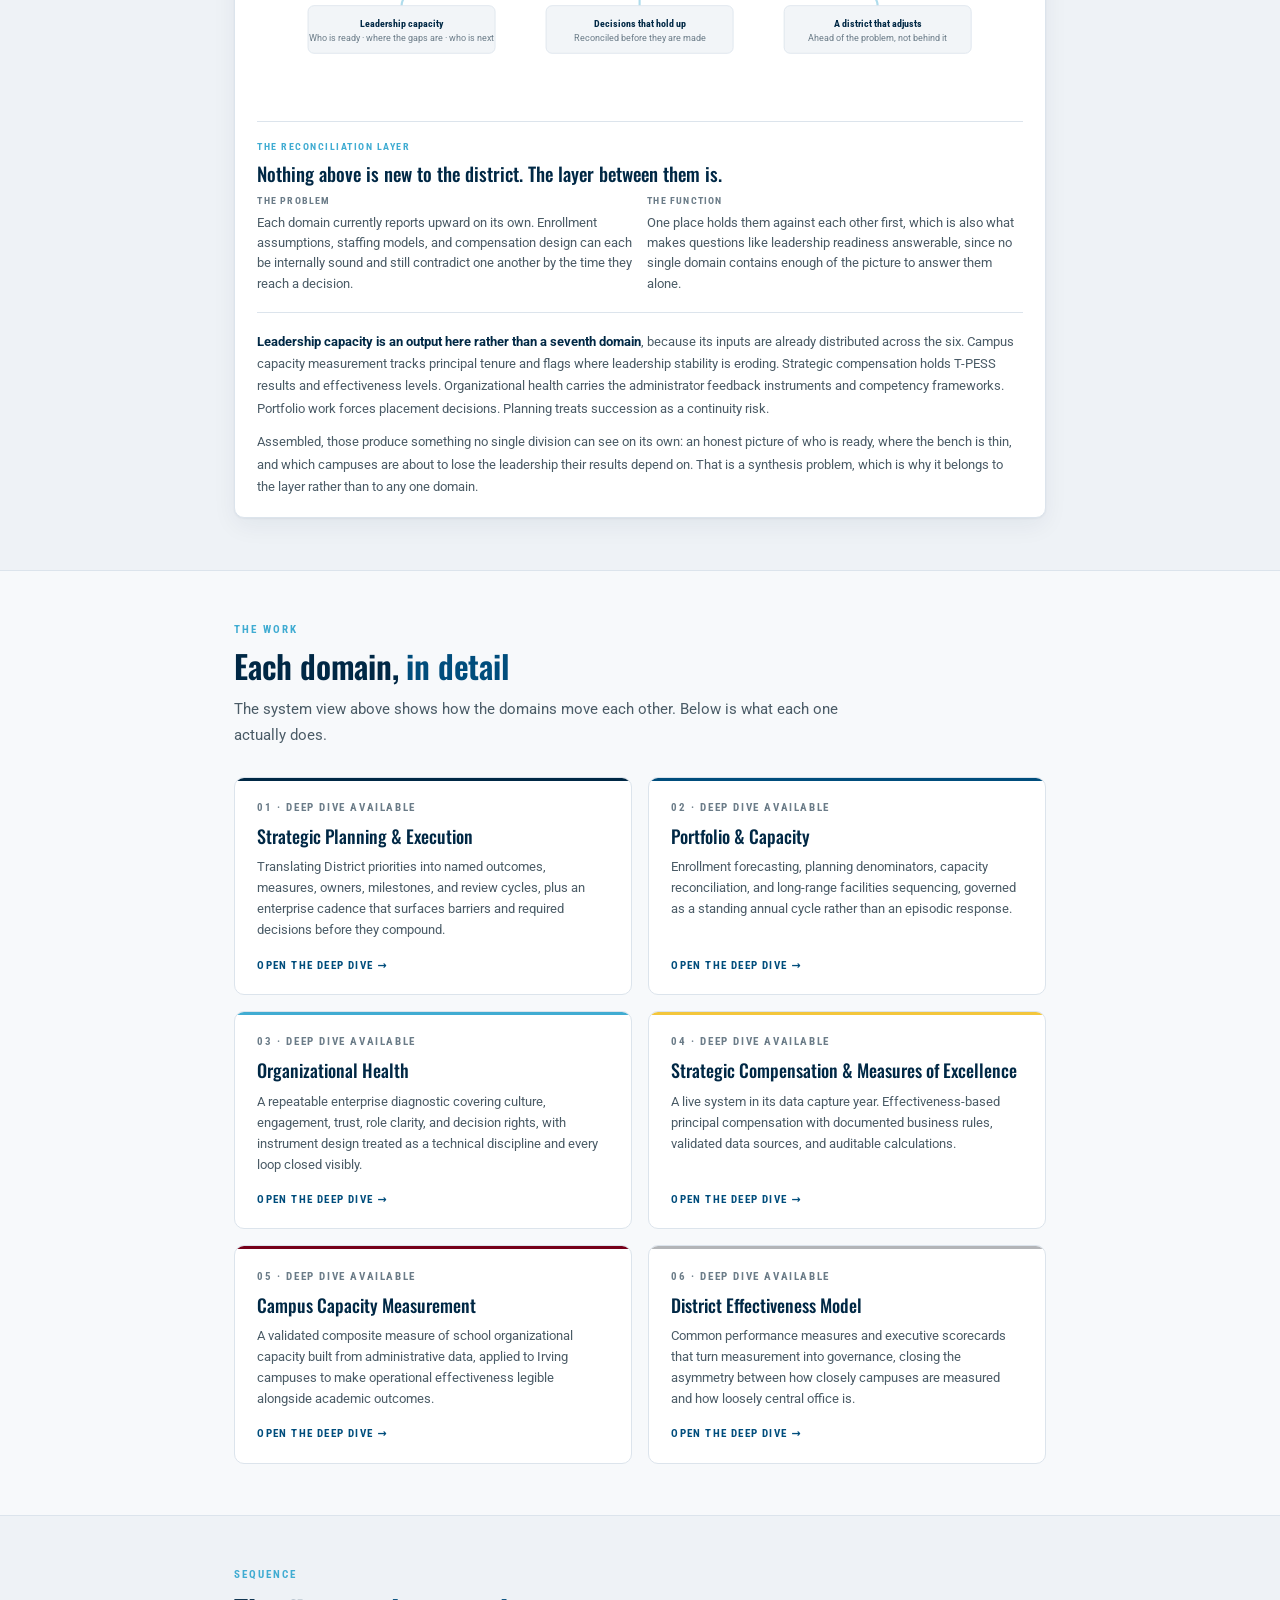
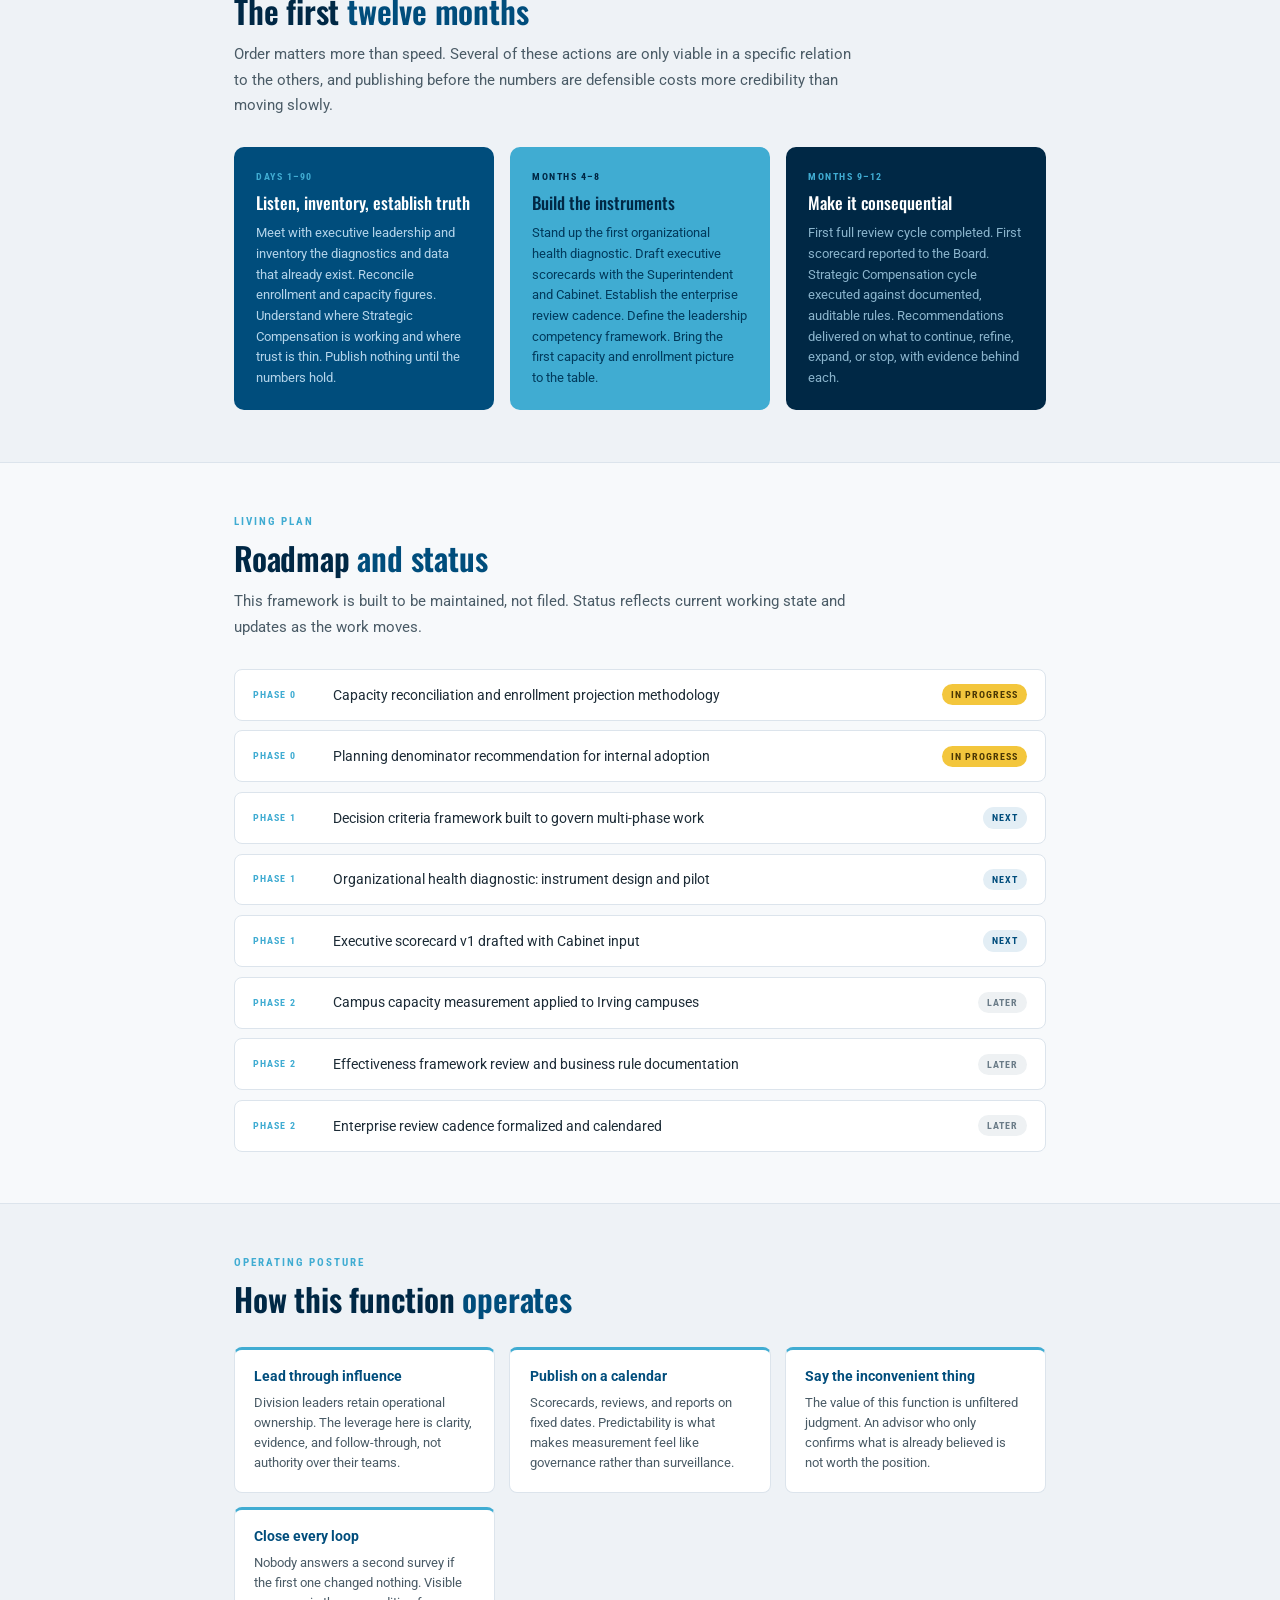
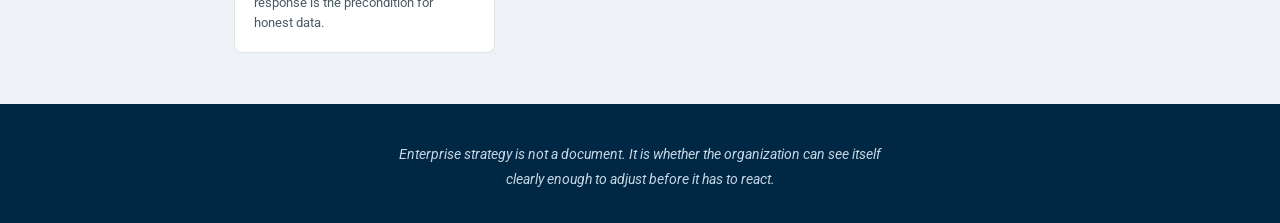
==== commit 107fce29: "Update index.html" ====
--- a/index.html
+++ b/index.html
@@ -99,7 +99,7 @@
     <div class="sec-head">
       <div class="sec-eyebrow">The system</div>
       <h2>Six domains that <em>have to arrive together</em></h2>
-      <p class="sec-lede">Each of these already exists somewhere in the district. What does not exist is the layer where they get reconciled against each other before anything reaches the Board. Select a domain to trace what it contributes.</p>
+      <p class="sec-lede">Each of these already exists somewhere in the district. What does not exist is the layer where they get reconciled against each other before anything reaches the Board.</p>
     </div>
 
     <div class="conv">
@@ -191,7 +191,7 @@
       <div class="phase p1">
         <div class="phase-tag">Days 1–90</div>
         <h3>Listen, inventory, establish truth</h3>
-        <p>Meet every Cabinet member and division leader. Inventory the diagnostics and data that already exist. Reconcile enrollment and capacity figures. Understand where Strategic Compensation is working and where trust is thin. Publish nothing until the numbers hold.</p>
+        <p>Meet with executive leadership and inventory the diagnostics and data that already exist. Reconcile enrollment and capacity figures. Understand where Strategic Compensation is working and where trust is thin. Publish nothing until the numbers hold.</p>
       </div>
       <div class="phase p2">
         <div class="phase-tag">Months 4–8</div>
